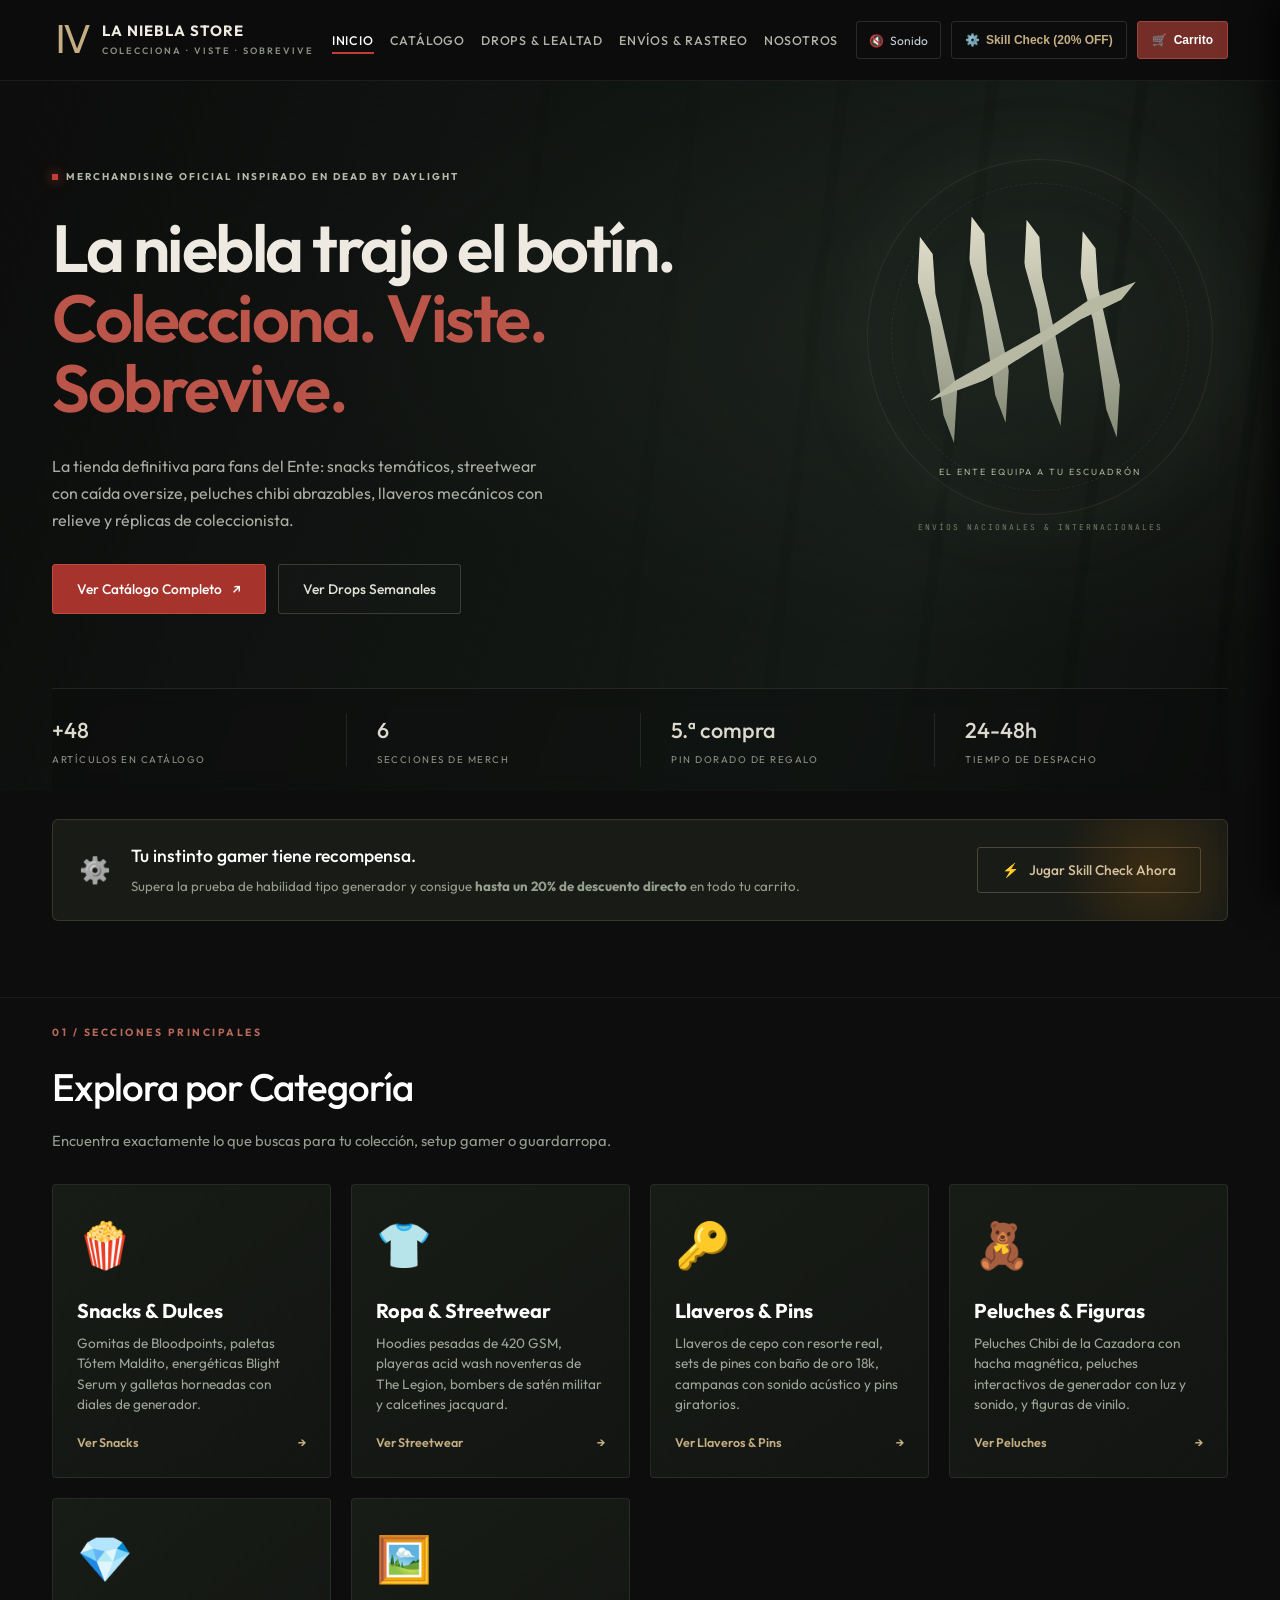
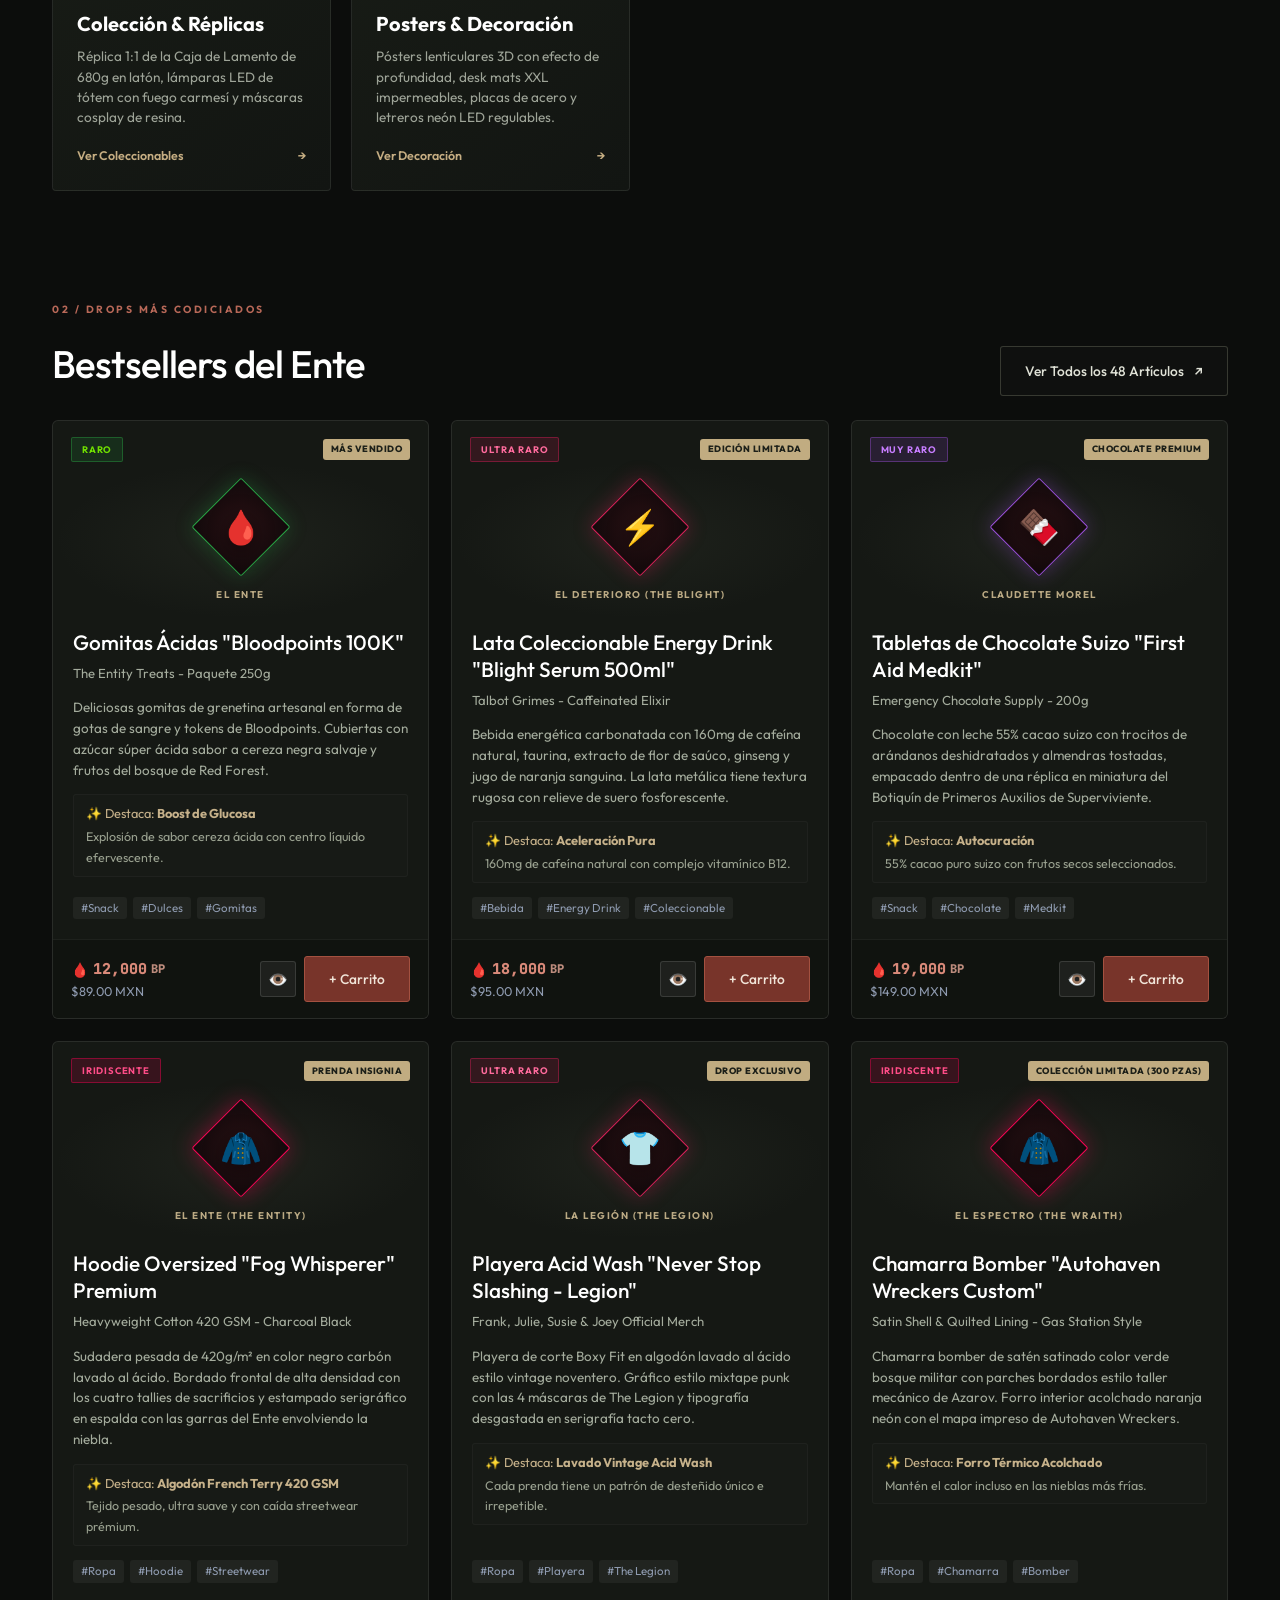
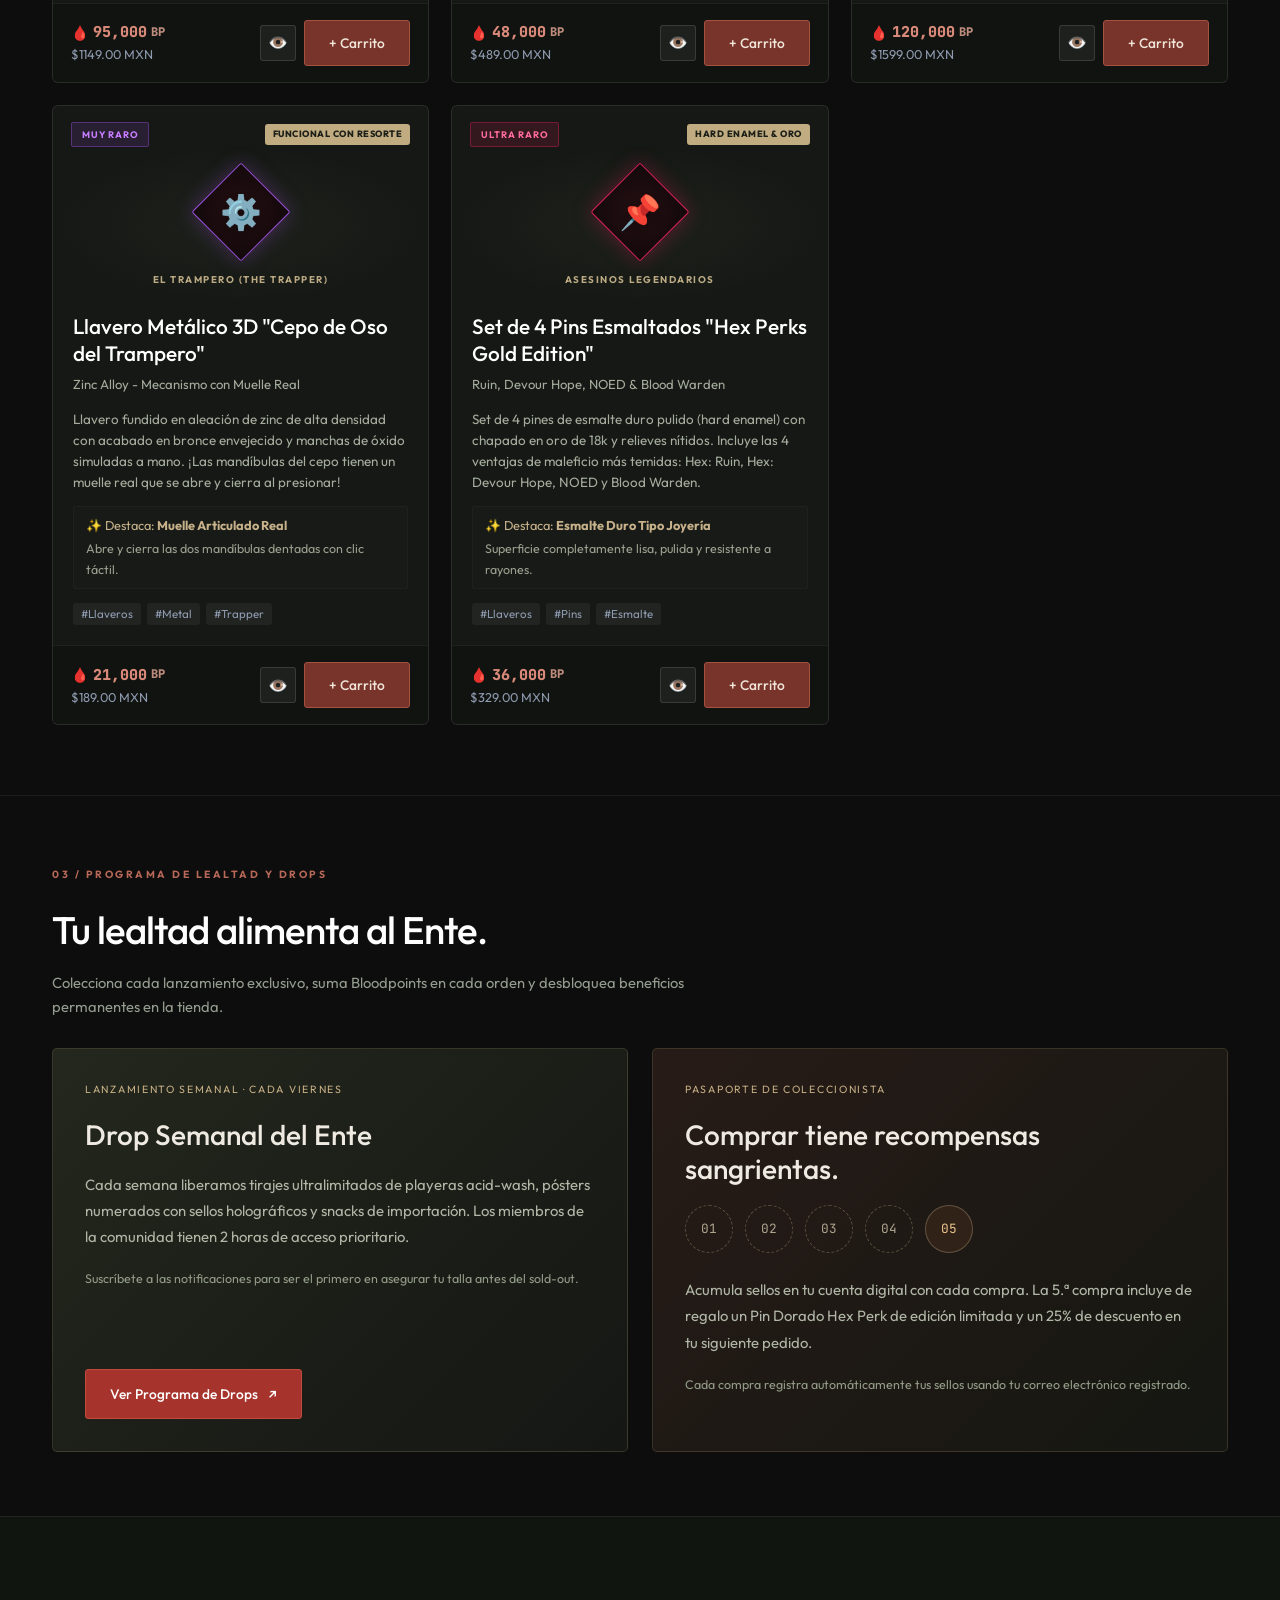
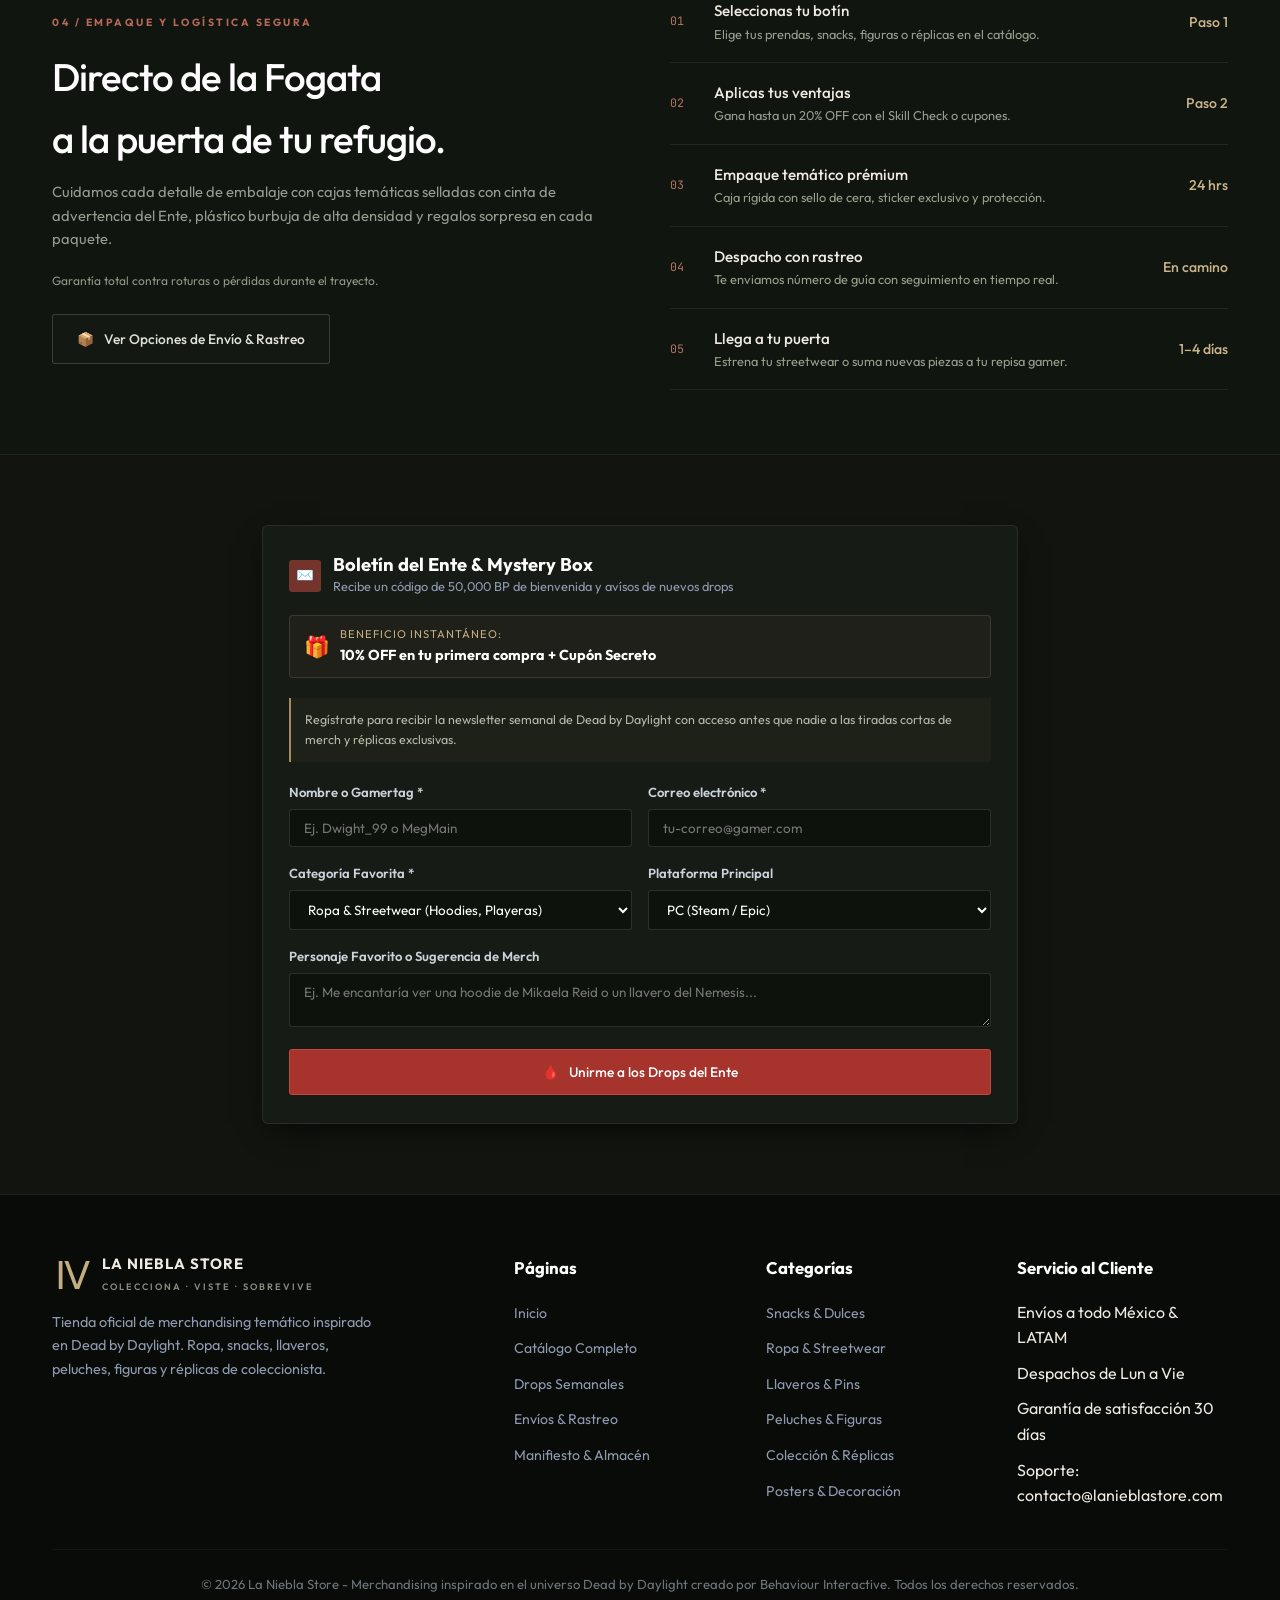
==== index.html @ c44d2787 "dbd" ====
<!DOCTYPE html>
<html lang="es">
<head>
  <meta charset="UTF-8">
  <meta name="viewport" content="width=device-width, initial-scale=1.0">
  <title>La Niebla Store | Tienda Oficial de Merchandising Dead by Daylight</title>
  <meta name="description" content="Colecciona, viste, sobrevive. La Niebla Store: snacks temáticos, ropa y streetwear, llaveros metálicos, peluches Chibi, réplicas y coleccionables de Dead by Daylight.">
  <meta name="keywords" content="Dead by Daylight, Tienda DBD, Merch DBD, Ropa Dead by Daylight, Peluches DBD, Llaveros DBD, Snacks DBD, Bloodpoints, The Entity">
  
  <!-- Stylesheets -->
  <link rel="stylesheet" href="styles/main.css">
  <link rel="stylesheet" href="styles/components.css">
  <link rel="stylesheet" href="styles/animations.css">
  <link rel="stylesheet" href="styles/theme.css">
  <link rel="icon" href="data:image/svg+xml,<svg xmlns=%22http://www.w3.org/2000/svg%22 viewBox=%220 0 100 100%22><text y=%22.9em%22 font-size=%2290%22>🩸</text></svg>">
</head>
<body>

  <!-- Ambient Fog & Campfire Embers Simulation Canvas -->
  <canvas id="fogCanvas"></canvas>

  <div class="app-wrapper">

    <!-- SITE HEADER -->
    <header class="site-header">
      <div class="container nav-content">
        <a href="index.html" class="brand-logo" id="brandLogo">
          <div class="brand-icon-wrap">
            <span>🩸</span>
          </div>
          <div class="brand-text-block">
            <span class="brand-title">LA NIEBLA STORE</span>
            <span class="brand-subtitle">Colecciona · Viste · Sobrevive</span>
          </div>
        </a>

        <nav>
          <ul class="nav-links" id="navLinks">
            <li><a href="index.html" class="active">Inicio</a></li>
            <li><a href="catalogo.html">Catálogo</a></li>
            <li><a href="drops.html">Drops & Lealtad</a></li>
            <li><a href="envios.html">Envíos & Rastreo</a></li>
            <li><a href="nosotros.html">Nosotros</a></li>
          </ul>
        </nav>

        <div class="nav-actions">
          <!-- Audio Ambience Toggle -->
          <button class="btn-audio-toggle" id="audioToggleBtn" title="Activar/Desactivar sonido ambiental de la fogata">
            <span class="audio-icon">🔇</span>
            <span class="audio-text">Sonido</span>
          </button>

          <!-- Skill Check Minigame Trigger -->
          <button class="btn-skillcheck-header open-skillcheck-trigger" title="Jugar prueba de habilidad para ganar hasta un 20% de descuento">
            <span>⚙️</span>
            <span class="btn-text">Skill Check (20% OFF)</span>
          </button>

          <!-- Cart Toggle -->
          <button class="btn-cart-toggle" id="cartToggleBtn" aria-label="Ver Carrito de Compras">
            <span>🛒</span>
            <span class="cart-label">Carrito</span>
            <span class="cart-badge" id="cartBadge" style="display: none;">0</span>
          </button>

          <!-- Mobile Toggle -->
          <button class="mobile-nav-toggle" id="mobileNavToggle" aria-label="Abrir menú de navegación">
            ☰
          </button>
        </div>
      </div>
    </header>

    <!-- MOBILE NAVIGATION DRAWER -->
    <div class="mobile-nav-overlay" id="mobileNavOverlay">
      <div class="mobile-nav-drawer" id="mobileNavDrawer">
        <div class="mobile-drawer-header">
          <div class="brand-logo">
            <div class="brand-icon-wrap" style="width:34px; height:34px; font-size:16px;">
              <span>🩸</span>
            </div>
            <span class="brand-title" style="font-size:1rem;">LA NIEBLA STORE</span>
          </div>
          <button class="mobile-drawer-close" id="mobileDrawerClose" aria-label="Cerrar menú">&times;</button>
        </div>
        <ul class="mobile-nav-links-list">
          <li><a href="index.html" class="mobile-nav-link active"><span>🏠</span> Inicio</a></li>
          <li><a href="catalogo.html" class="mobile-nav-link"><span>🛍️</span> Catálogo Completo</a></li>
          <li><a href="catalogo.html?cat=snacks" class="mobile-nav-link"><span>🍿</span> Snacks & Dulces</a></li>
          <li><a href="catalogo.html?cat=ropa" class="mobile-nav-link"><span>👕</span> Ropa & Streetwear</a></li>
          <li><a href="catalogo.html?cat=llaveros" class="mobile-nav-link"><span>🔑</span> Llaveros & Pins</a></li>
          <li><a href="catalogo.html?cat=peluches" class="mobile-nav-link"><span>🧸</span> Peluches & Figuras</a></li>
          <li><a href="catalogo.html?cat=coleccion" class="mobile-nav-link"><span>💎</span> Coleccionables & Réplicas</a></li>
          <li><a href="catalogo.html?cat=posters" class="mobile-nav-link"><span>🖼️</span> Posters & Decoración</a></li>
          <li><a href="drops.html" class="mobile-nav-link"><span>🎁</span> Drops & Lealtad</a></li>
          <li><a href="envios.html" class="mobile-nav-link"><span>📦</span> Envíos & Rastreo</a></li>
          <li><a href="nosotros.html" class="mobile-nav-link"><span>🕯️</span> Manifiesto y Almacén</a></li>
          <li><a href="#" class="mobile-nav-link open-skillcheck-trigger"><span>⚙️</span> Probar Skill Check (20% OFF)</a></li>
        </ul>
      </div>
    </div>

    <main>
      <!-- HERO BANNER -->
      <section class="hero-section">
        <div class="container hero-banner">
          <div class="hero-badge-top">
            <span class="status-ember" aria-hidden="true"></span> MERCHANDISING OFICIAL INSPIRADO EN DEAD BY DAYLIGHT
          </div>

          <h1 class="hero-title">
            La niebla trajo el botín.<br> <span class="title-accent">Colecciona. Viste. Sobrevive.</span>
          </h1>

          <p class="hero-subtitle">
            La tienda definitiva para fans del Ente: snacks temáticos, streetwear con caída oversize, peluches chibi abrazables, llaveros mecánicos con relieve y réplicas de coleccionista.
          </p>

          <div class="hero-cta-group">
            <a href="catalogo.html" class="btn-dbd btn-killer">
              <span class="btn-text">Ver Catálogo Completo</span><span aria-hidden="true">↗</span>
            </a>
            <a href="drops.html" class="btn-dbd btn-survivor">
              <span class="btn-text">Ver Drops Semanales</span>
            </a>
          </div>

          <div class="entity-art" aria-hidden="true">
            <div class="entity-orbit"></div>
            <div class="entity-tally"><i></i><i></i><i></i><i></i><i></i></div>
            <span class="art-caption">EL ENTE EQUIPA A TU ESCUADRÓN</span>
            <span class="art-coordinate">ENVÍOS NACIONALES & INTERNACIONALES</span>
          </div>

          <!-- Quick Stats Bar -->
          <div class="hero-stats-strip">
            <div class="stat-item">
              <span class="stat-num red">+48</span>
              <span class="stat-lbl">Artículos en Catálogo</span>
            </div>
            <div class="stat-item">
              <span class="stat-num amber">6</span>
              <span class="stat-lbl">Secciones de Merch</span>
            </div>
            <div class="stat-item">
              <span class="stat-num purple">5.ª compra</span>
              <span class="stat-lbl">Pin Dorado de Regalo</span>
            </div>
            <div class="stat-item">
              <span class="stat-num green">24-48h</span>
              <span class="stat-lbl">Tiempo de Despacho</span>
            </div>
          </div>
        </div>
      </section>

      <!-- SKILL CHECK PROMO BANNER -->
      <div class="container">
        <aside class="skillcheck-promo-banner">
          <div class="promo-left">
            <span class="promo-gear-icon">⚙️</span>
            <div class="promo-text">
              <h3>Tu instinto gamer tiene recompensa.</h3>
              <p>Supera la prueba de habilidad tipo generador y consigue <strong>hasta un 20% de descuento directo</strong> en todo tu carrito.</p>
            </div>
          </div>
          <button class="btn-dbd btn-killer open-skillcheck-trigger" id="heroSkillCheckBtn">
            <span>⚡</span>
            <span class="btn-text">Jugar Skill Check Ahora</span>
          </button>
        </aside>
      </div>

      <!-- CATEGORY SHOWCASE SECTION -->
      <section class="business-section" style="padding-top: 20px;">
        <div class="container">
          <header class="section-header">
            <span class="section-tag">01 / SECCIONES PRINCIPALES</span>
            <h2 class="section-title">Explora por Categoría</h2>
            <p class="section-desc">Encuentra exactamente lo que buscas para tu colección, setup gamer o guardarropa.</p>
          </header>

          <div class="category-showcase-grid">
            <!-- 1. Snacks -->
            <a href="catalogo.html?cat=snacks" class="category-card">
              <span class="category-card-icon">🍿</span>
              <h3 class="category-card-title">Snacks & Dulces</h3>
              <p class="category-card-desc">Gomitas de Bloodpoints, paletas Tótem Maldito, energéticas Blight Serum y galletas horneadas con diales de generador.</p>
              <div class="category-card-footer">
                <span>Ver Snacks</span>
                <span class="arrow">→</span>
              </div>
            </a>

            <!-- 2. Ropa -->
            <a href="catalogo.html?cat=ropa" class="category-card">
              <span class="category-card-icon">👕</span>
              <h3 class="category-card-title">Ropa & Streetwear</h3>
              <p class="category-card-desc">Hoodies pesadas de 420 GSM, playeras acid wash noventeras de The Legion, bombers de satén militar y calcetines jacquard.</p>
              <div class="category-card-footer">
                <span>Ver Streetwear</span>
                <span class="arrow">→</span>
              </div>
            </a>

            <!-- 3. Llaveros -->
            <a href="catalogo.html?cat=llaveros" class="category-card">
              <span class="category-card-icon">🔑</span>
              <h3 class="category-card-title">Llaveros & Pins</h3>
              <p class="category-card-desc">Llaveros de cepo con resorte real, sets de pines con baño de oro 18k, campanas con sonido acústico y pins giratorios.</p>
              <div class="category-card-footer">
                <span>Ver Llaveros & Pins</span>
                <span class="arrow">→</span>
              </div>
            </a>

            <!-- 4. Peluches -->
            <a href="catalogo.html?cat=peluches" class="category-card">
              <span class="category-card-icon">🧸</span>
              <h3 class="category-card-title">Peluches & Figuras</h3>
              <p class="category-card-desc">Peluches Chibi de la Cazadora con hacha magnética, peluches interactivos de generador con luz y sonido, y figuras de vinilo.</p>
              <div class="category-card-footer">
                <span>Ver Peluches</span>
                <span class="arrow">→</span>
              </div>
            </a>

            <!-- 5. Coleccionables -->
            <a href="catalogo.html?cat=coleccion" class="category-card">
              <span class="category-card-icon">💎</span>
              <h3 class="category-card-title">Colección & Réplicas</h3>
              <p class="category-card-desc">Réplica 1:1 de la Caja de Lamento de 680g en latón, lámparas LED de tótem con fuego carmesí y máscaras cosplay de resina.</p>
              <div class="category-card-footer">
                <span>Ver Coleccionables</span>
                <span class="arrow">→</span>
              </div>
            </a>

            <!-- 6. Posters -->
            <a href="catalogo.html?cat=posters" class="category-card">
              <span class="category-card-icon">🖼️</span>
              <h3 class="category-card-title">Posters & Decoración</h3>
              <p class="category-card-desc">Pósters lenticulares 3D con efecto de profundidad, desk mats XXL impermeables, placas de acero y letreros neón LED regulables.</p>
              <div class="category-card-footer">
                <span>Ver Decoración</span>
                <span class="arrow">→</span>
              </div>
            </a>
          </div>
        </div>
      </section>

      <!-- FEATURED DROPS / BESTSELLERS SECTION -->
      <section class="menu-section" id="destacados" style="padding-top: 40px;">
        <div class="container">
          <div style="display: flex; justify-content: space-between; align-items: flex-end; margin-bottom: 24px; flex-wrap: wrap; gap: 14px;">
            <div>
              <span class="section-tag">02 / DROPS MÁS CODICIADOS</span>
              <h2 class="section-title" style="margin-bottom: 0;">Bestsellers del Ente</h2>
            </div>
            <a href="catalogo.html" class="btn-dbd btn-survivor">
              Ver Todos los 48 Artículos <span>↗</span>
            </a>
          </div>

          <!-- Featured Items Grid Rendered Dynamically via app.js -->
          <div class="menu-grid" id="featuredHomeGrid">
            <!-- Injected via DBDApp.renderFeaturedHome() -->
          </div>
        </div>
      </section>

      <!-- DROPS PREVIEW / COMMUNITY CARD -->
      <section class="business-section" aria-labelledby="communityTitle">
        <div class="container">
          <header class="section-header">
            <span class="section-tag">03 / PROGRAMA DE LEALTAD Y DROPS</span>
            <h2 class="section-title" id="communityTitle">Tu lealtad alimenta al Ente.</h2>
            <p class="section-desc">Colecciona cada lanzamiento exclusivo, suma Bloodpoints en cada orden y desbloquea beneficios permanentes en la tienda.</p>
          </header>
          <div class="benefits-grid">
            <article class="benefit-card">
              <span class="benefit-kicker">LANZAMIENTO SEMANAL · CADA VIERNES</span>
              <h3>Drop Semanal del Ente</h3>
              <p>Cada semana liberamos tirajes ultralimitados de playeras acid-wash, pósters numerados con sellos holográficos y snacks de importación. Los miembros de la comunidad tienen 2 horas de acceso prioritario.</p>
              <p class="benefit-note">Suscríbete a las notificaciones para ser el primero en asegurar tu talla antes del sold-out.</p>
              <a href="drops.html" class="btn-dbd btn-killer">Ver Programa de Drops <span aria-hidden="true">↗</span></a>
            </article>
            <article class="benefit-card passport-card">
              <span class="benefit-kicker">PASAPORTE DE COLECCIONISTA</span>
              <h3>Comprar tiene recompensas sangrientas.</h3>
              <div class="passport-stamps" aria-label="Cinco compras para desbloquear tu recompensa"><span>01</span><span>02</span><span>03</span><span>04</span><span>05</span></div>
              <p>Acumula sellos en tu cuenta digital con cada compra. La 5.ª compra incluye de regalo un Pin Dorado Hex Perk de edición limitada y un 25% de descuento en tu siguiente pedido.</p>
              <p class="benefit-note">Cada compra registra automáticamente tus sellos usando tu correo electrónico registrado.</p>
            </article>
          </div>
        </div>
      </section>

      <!-- SHIPPING & SERVICE PROCESS PREVIEW -->
      <section class="business-section service-section" aria-labelledby="serviceTitle">
        <div class="container service-layout">
          <header class="section-header">
            <span class="section-tag">04 / EMPAQUE Y LOGÍSTICA SEGURA</span>
            <h2 class="section-title" id="serviceTitle">Directo de la Fogata<br>a la puerta de tu refugio.</h2>
            <p class="section-desc">Cuidamos cada detalle de embalaje con cajas temáticas selladas con cinta de advertencia del Ente, plástico burbuja de alta densidad y regalos sorpresa en cada paquete.</p>
            <p class="service-footnote">Garantía total contra roturas o pérdidas durante el trayecto.</p>
            <div style="margin-top: 24px;">
              <a href="envios.html" class="btn-dbd btn-survivor">
                <span>📦</span> Ver Opciones de Envío & Rastreo
              </a>
            </div>
          </header>
          <ol class="service-steps">
            <li><span>01</span><div><h3>Seleccionas tu botín</h3><p>Elige tus prendas, snacks, figuras o réplicas en el catálogo.</p></div><strong>Paso 1</strong></li>
            <li><span>02</span><div><h3>Aplicas tus ventajas</h3><p>Gana hasta un 20% OFF con el Skill Check o cupones.</p></div><strong>Paso 2</strong></li>
            <li><span>03</span><div><h3>Empaque temático prémium</h3><p>Caja rígida con sello de cera, sticker exclusivo y protección.</p></div><strong>24 hrs</strong></li>
            <li><span>04</span><div><h3>Despacho con rastreo</h3><p>Te enviamos número de guía con seguimiento en tiempo real.</p></div><strong>En camino</strong></li>
            <li><span>05</span><div><h3>Llega a tu puerta</h3><p>Estrena tu streetwear o suma nuevas piezas a tu repisa gamer.</p></div><strong>1–4 días</strong></li>
          </ol>
        </div>
      </section>

      <!-- NEWSLETTER / MYSTERY BOX FORM -->
      <section class="reservation-section" id="boletin">
        <div class="container" style="max-width: 820px;">
          <div class="reservation-form-wrap">
            <div class="reservation-col-header">
              <span class="col-step-num">✉️</span>
              <div>
                <h3 class="col-step-title">Boletín del Ente & Mystery Box</h3>
                <p class="col-step-desc">Recibe un código de 50,000 BP de bienvenida y avísos de nuevos drops</p>
              </div>
            </div>

            <div class="active-realm-banner">
              <span class="arb-icon">🎁</span>
              <div class="arb-text">
                <span class="arb-lbl">Beneficio Instantáneo:</span>
                <strong class="arb-name">10% OFF en tu primera compra + Cupón Secreto</strong>
              </div>
            </div>

            <form id="mysteryBoxForm">
              <p class="reservation-notice">Regístrate para recibir la newsletter semanal de Dead by Daylight con acceso antes que nadie a las tiradas cortas de merch y réplicas exclusivas.</p>
              <div class="res-form-grid">
                <div class="form-group">
                  <label for="mysteryName">Nombre o Gamertag *</label>
                  <input type="text" id="mysteryName" class="form-control" placeholder="Ej. Dwight_99 o MegMain" required>
                </div>

                <div class="form-group">
                  <label for="mysteryEmail">Correo electrónico *</label>
                  <input type="email" id="mysteryEmail" class="form-control" placeholder="tu-correo@gamer.com" required>
                </div>

                <div class="form-group">
                  <label for="mysteryInterest">Categoría Favorita *</label>
                  <select id="mysteryInterest" class="form-control" required>
                    <option value="ropa" selected>Ropa & Streetwear (Hoodies, Playeras)</option>
                    <option value="peluches">Peluches & Figuras Chibi</option>
                    <option value="llaveros">Llaveros & Pins Esmaltados</option>
                    <option value="snacks">Snacks & Bebidas Temáticas</option>
                    <option value="coleccion">Réplicas & Coleccionables 1:1</option>
                    <option value="posters">Posters & Decoración Neón</option>
                  </select>
                </div>

                <div class="form-group">
                  <label for="mysteryPlatform">Plataforma Principal</label>
                  <select id="mysteryPlatform" class="form-control">
                    <option value="pc">PC (Steam / Epic)</option>
                    <option value="playstation">PlayStation 5 / PS4</option>
                    <option value="xbox">Xbox Series X/S / One</option>
                    <option value="switch">Nintendo Switch</option>
                  </select>
                </div>

                <div class="form-group full-width">
                  <label for="mysteryNotes">Personaje Favorito o Sugerencia de Merch</label>
                  <textarea id="mysteryNotes" class="form-control" rows="2" placeholder="Ej. Me encantaría ver una hoodie de Mikaela Reid o un llavero del Nemesis..."></textarea>
                </div>
              </div>

              <button type="submit" class="btn-dbd btn-killer btn-submit-res">
                <span>🩸</span>
                <span class="btn-text">Unirme a los Drops del Ente</span>
              </button>
            </form>
          </div>
        </div>
      </section>

    </main>

    <!-- FOOTER -->
    <footer class="site-footer">
      <div class="container">
        <div class="footer-grid">
          <div class="footer-brand">
            <div class="brand-logo">
              <div class="brand-icon-wrap">
                <span>🩸</span>
              </div>
              <div>
                <span class="brand-title">LA NIEBLA STORE</span>
                <span class="brand-subtitle">Colecciona · Viste · Sobrevive</span>
              </div>
            </div>
            <p>
              Tienda oficial de merchandising temático inspirado en Dead by Daylight. Ropa, snacks, llaveros, peluches, figuras y réplicas de coleccionista.
            </p>
          </div>

          <div class="footer-col">
            <h4>Páginas</h4>
            <ul>
              <li><a href="index.html">Inicio</a></li>
              <li><a href="catalogo.html">Catálogo Completo</a></li>
              <li><a href="drops.html">Drops Semanales</a></li>
              <li><a href="envios.html">Envíos & Rastreo</a></li>
              <li><a href="nosotros.html">Manifiesto & Almacén</a></li>
            </ul>
          </div>

          <div class="footer-col">
            <h4>Categorías</h4>
            <ul>
              <li><a href="catalogo.html?cat=snacks">Snacks & Dulces</a></li>
              <li><a href="catalogo.html?cat=ropa">Ropa & Streetwear</a></li>
              <li><a href="catalogo.html?cat=llaveros">Llaveros & Pins</a></li>
              <li><a href="catalogo.html?cat=peluches">Peluches & Figuras</a></li>
              <li><a href="catalogo.html?cat=coleccion">Colección & Réplicas</a></li>
              <li><a href="catalogo.html?cat=posters">Posters & Decoración</a></li>
            </ul>
          </div>

          <div class="footer-col">
            <h4>Servicio al Cliente</h4>
            <ul>
              <li>Envíos a todo México & LATAM</li>
              <li>Despachos de Lun a Vie</li>
              <li>Garantía de satisfacción 30 días</li>
              <li>Soporte: contacto@lanieblastore.com</li>
            </ul>
          </div>
        </div>

        <div class="footer-bottom">
          <p>© 2026 La Niebla Store - Merchandising inspirado en el universo Dead by Daylight creado por Behaviour Interactive. Todos los derechos reservados.</p>
        </div>
      </div>
    </footer>

  </div>

  <!-- ==========================================================================
       MODALS & DRAWERS
       ========================================================================== -->

  <!-- 1. PRODUCT DETAIL MODAL -->
  <div class="modal-backdrop" id="dishDetailModal">
    <div class="modal-card">
      <button class="modal-close" id="modalDishClose" aria-label="Cerrar modal">&times;</button>
      <div class="modal-hero-visual">
        <span class="modal-dish-emoji" id="modalDishIcon">📦</span>
        <span class="rarity-pill" id="modalDishRarity">💎 Iridiscente</span>
      </div>
      <div class="modal-body">
        <h3 class="modal-title" id="modalDishName">Nombre del Producto</h3>
        <div class="modal-sub" id="modalDishSub">Personaje • Subtítulo</div>
        
        <p class="modal-desc" id="modalDishDesc">Descripción completa del producto...</p>

        <blockquote class="modal-lore" id="modalDishLore">"Cita del Ente o personaje..."</blockquote>

        <h4 class="modal-section-title">Especificaciones y Materiales</h4>
        <div class="modal-ingredients-grid" id="modalDishIngredients">
          <!-- Rendered via JS -->
        </div>

        <h4 class="modal-section-title">Características Especiales</h4>
        <div class="modal-perks-list" id="modalDishPerks">
          <!-- Rendered via JS -->
        </div>

        <div class="modal-order-ctrls">
          <div class="form-group">
            <label for="modalDishNotes">Notas especiales para tu pedido (Talla, dedicatoria, etc.):</label>
            <textarea id="modalDishNotes" class="notes-input" placeholder="Ej. Talla L para la hoodie, envolver para regalo gamer, etc..."></textarea>
          </div>

          <div class="modal-action-row">
            <div class="modal-qty-selector">
              <button class="qty-btn" id="modalQtyMinus">-</button>
              <input type="text" id="modalDishQty" class="qty-input" value="1" readonly>
              <button class="qty-btn" id="modalQtyPlus">+</button>
            </div>

            <div class="price-display">
              <div class="bp-price" id="modalDishBP">45,000 BP</div>
              <div class="money-price" id="modalDishMoney">$489.00 MXN</div>
            </div>

            <button class="btn-dbd btn-killer" id="modalAddToCartBtn">
              <span>🛒</span>
              <span class="btn-text">Añadir al Carrito</span>
            </button>
          </div>
        </div>
      </div>
    </div>
  </div>

  <!-- 2. CART DRAWER -->
  <div class="cart-drawer-backdrop" id="cartBackdrop"></div>
  <aside class="cart-drawer" id="cartDrawer" aria-label="Carrito de compras">
    <div class="cart-drawer-header">
      <h3 class="cart-drawer-title">
        <span>🛒</span> Tu Carrito de Botín (<span id="cartItemsCount">0 artículos</span>)
      </h3>
      <button class="cart-close-btn" id="cartCloseBtn" aria-label="Cerrar carrito">&times;</button>
    </div>

    <div class="cart-items-container" id="cartItemsList">
      <!-- Items dynamically injected -->
    </div>

    <div class="cart-empty-state" id="cartEmptyState">
      <span class="cart-empty-icon">🎒</span>
      <h4>Tu carrito está vacío</h4>
      <p>Explora el catálogo y añade snacks, ropa o coleccionables a tu orden.</p>
      <a href="catalogo.html" class="btn-dbd btn-ghost" onclick="window.dbdApp.cart.closeDrawer()">
        <span>🔍</span> Ver Catálogo
      </a>
    </div>

    <div class="cart-drawer-footer" id="cartFooter" style="display: none;">
      <div class="coupon-section">
        <input type="text" id="cartCouponInput" class="coupon-input" placeholder="Código de descuento (ej. HEX:RUIN20)" autocomplete="off">
        <button class="btn-coupon" id="cartApplyCouponBtn">Aplicar</button>
      </div>

      <div class="cart-summary-rows">
        <div class="summary-row">
          <span>Equivalente en Bloodpoints:</span>
          <span id="cartSubtotalBP">0 BP</span>
        </div>
        <div class="summary-row" id="cartDiscountRow" style="display: none; color: #ff9100;">
          <span>Descuento de la Niebla:</span>
          <span id="cartDiscountAmount">-0%</span>
        </div>
        <div class="summary-row total">
          <span>Total a Pagar:</span>
          <span id="cartTotalMoney">$0.00 MXN</span>
        </div>
      </div>

      <button class="btn-dbd btn-killer btn-checkout" id="cartCheckoutBtn">
        <span>🔥</span>
        <span class="btn-text">Proceder al Pago / Ordenar</span>
      </button>
    </div>
  </aside>

  <!-- 3. SKILL CHECK CONTAINER -->
  <div id="skillCheckContainer">
    <!-- Populated by SkillCheckGame -->
  </div>

  <!-- 4. ORDER CONFIRMATION MODAL -->
  <div class="modal-backdrop" id="orderConfirmationModal">
    <div class="modal-card" style="max-width: 520px; text-align: center; padding: 30px;">
      <button class="modal-close" id="orderConfirmationClose">&times;</button>
      <span style="font-size: 3.5rem; display: block; margin-bottom: 12px;">🩸</span>
      <h3 style="font-family: var(--font-display); font-size: 1.4rem; color: #fff; margin-bottom: 6px;">¡Orden Recibida en la Niebla!</h3>
      <p style="color: #8e9aaf; font-size: 0.9rem; margin-bottom: 20px;">Tu pedido ha sido registrado en nuestro almacén. El equipo está preparando tu paquete con sello conmemorativo del Ente.</p>

      <div class="res-ticket">
        <div class="res-ticket-header">
          <span>CÓDIGO DE RASTREO: <strong id="receiptOrderCode">DBD-MERCH-000000</strong></span>
        </div>
        <div id="receiptItemsList" style="margin-bottom: 12px; display: flex; flex-direction: column; gap: 6px; font-size: 0.85rem; color: #c9d1d9;"></div>
        <div style="border-top: 1px dashed rgba(255,255,255,0.1); padding-top: 10px; display: flex; justify-content: space-between; font-weight: 700; color: #ff4d6d;">
          <span>Bloodpoints Acumulados:</span>
          <span id="receiptTotalBP">0 BP</span>
        </div>
        <div style="display: flex; justify-content: space-between; font-weight: 800; font-size: 1.1rem; color: #fff; margin-top: 4px;">
          <span>Total de la Orden:</span>
          <span id="receiptTotalMoney">$0.00 MXN</span>
        </div>
      </div>

      <button class="btn-dbd btn-survivor" style="width: 100%;" onclick="document.getElementById('orderConfirmationModal').classList.remove('active')">
        <span>✅</span> ¡Excelente, a esperar el botín!
      </button>
    </div>
  </div>

  <!-- Main JavaScript App (ES Modules) -->
  <script type="module" src="scripts/app.js"></script>

</body>
</html>
---- styles/main.css ----
/**
 * El Banquete del Ente - Design System & Main Styles
 * Inspired by Dead by Daylight
 */

@import url('https://fonts.googleapis.com/css2?family=Cinzel+Decorative:wght@700;900&family=Outfit:wght@300;400;500;600;700;800&family=Creepster&family=JetBrains+Mono:wght@500;700&display=swap');

:root {
  /* Core DBD Color Palette */
  --bg-darkest: #07080b;
  --bg-dark: #0f1118;
  --bg-card: rgba(18, 22, 32, 0.85);
  --bg-card-hover: rgba(26, 32, 48, 0.95);
  --bg-elevated: #1a1f2c;
  
  /* Entity Carmesí & Blood Accent */
  --entity-red: #ff204e;
  --entity-red-dark: #8c001a;
  --entity-red-glow: rgba(255, 32, 78, 0.45);
  
  /* Campfire Amber / Gold */
  --fire-amber: #ff9100;
  --fire-gold: #ffd000;
  --fire-glow: rgba(255, 145, 0, 0.4);

  /* DBD Rarities */
  --rarity-common: #8e9aaf;
  --rarity-uncommon: #efb810;
  --rarity-rare: #28a745;
  --rarity-very-rare: #9d4edd;
  --rarity-ultra-rare: #e01e5a;
  --rarity-iridescent: #ff0055;
  --rarity-iridescent-glow: rgba(255, 0, 85, 0.6);

  /* Typography */
  --font-display: 'Cinzel Decorative', serif;
  --font-creepy: 'Creepster', cursive;
  --font-body: 'Outfit', -apple-system, BlinkMacSystemFont, sans-serif;
  --font-mono: 'JetBrains Mono', monospace;

  /* Spacings & Borders */
  --radius-sm: 6px;
  --radius-md: 12px;
  --radius-lg: 20px;
  --radius-pill: 9999px;
  --border-subtle: 1px solid rgba(255, 255, 255, 0.08);
  --border-entity: 1px solid rgba(255, 32, 78, 0.35);

  /* Shadows */
  --shadow-dark: 0 10px 30px -10px rgba(0, 0, 0, 0.8);
  --shadow-red-glow: 0 0 25px rgba(255, 32, 78, 0.35);
  --shadow-amber-glow: 0 0 25px rgba(255, 145, 0, 0.35);
}

/* Reset & Box Sizing */
*, *::before, *::after {
  box-sizing: border-box;
  margin: 0;
  padding: 0;
}

html {
  scroll-behavior: smooth;
  color-scheme: dark;
}

body {
  background-color: var(--bg-darkest);
  color: #e5e9f0;
  font-family: var(--font-body);
  line-height: 1.6;
  min-height: 100vh;
  overflow-x: hidden;
  position: relative;
  background-image: 
    radial-gradient(circle at 50% 0%, rgba(255, 32, 78, 0.09), transparent 50%),
    radial-gradient(circle at 10% 40%, rgba(255, 145, 0, 0.04), transparent 40%),
    radial-gradient(circle at 90% 70%, rgba(157, 78, 221, 0.05), transparent 45%);
  background-attachment: fixed;
}

/* Fog & Ember Canvas */
#fogCanvas {
  position: fixed;
  top: 0;
  left: 0;
  width: 100vw;
  height: 100vh;
  pointer-events: none;
  z-index: 1;
}

/* App Wrapper */
.app-wrapper {
  position: relative;
  z-index: 2;
  display: flex;
  flex-direction: column;
  min-height: 100vh;
}

/* Container */
.container {
  max-width: 1280px;
  margin: 0 auto;
  padding: 0 20px;
  width: 100%;
}

@media (max-width: 480px) {
  .container {
    padding: 0 14px;
  }
}

/* ==========================================================================
   HEADER & NAVBAR
   ========================================================================== */
.site-header {
  position: sticky;
  top: 0;
  z-index: 100;
  background: rgba(7, 8, 11, 0.85);
  backdrop-filter: blur(16px);
  -webkit-backdrop-filter: blur(16px);
  border-bottom: 1px solid rgba(255, 255, 255, 0.08);
  transition: background 0.3s ease, border-color 0.3s ease, padding 0.3s ease;
  padding: 12px 0;
}

.site-header.scrolled {
  background: rgba(7, 8, 11, 0.98);
  border-bottom-color: rgba(255, 32, 78, 0.35);
  padding: 8px 0;
  box-shadow: 0 8px 30px rgba(0, 0, 0, 0.7);
}

.nav-content {
  display: flex;
  align-items: center;
  justify-content: space-between;
  gap: 16px;
}

.brand-logo {
  display: flex;
  align-items: center;
  gap: 10px;
  text-decoration: none;
  color: #ffffff;
  flex-shrink: 0;
}

.brand-icon-wrap {
  width: 40px;
  height: 40px;
  background: linear-gradient(135deg, #1f0b12, #2a0b16);
  border: 1px solid var(--entity-red);
  border-radius: var(--radius-md);
  display: flex;
  align-items: center;
  justify-content: center;
  font-size: 20px;
  box-shadow: 0 0 15px var(--entity-red-glow);
  transform: rotate(-3deg);
  transition: transform 0.3s ease, box-shadow 0.3s ease;
  flex-shrink: 0;
}

.brand-logo:hover .brand-icon-wrap {
  transform: rotate(0deg) scale(1.06);
  box-shadow: 0 0 22px rgba(255, 32, 78, 0.8);
}

.brand-text-block {
  display: flex;
  flex-direction: column;
}

.brand-title {
  font-family: var(--font-display);
  font-size: 1.15rem;
  font-weight: 700;
  letter-spacing: 0.5px;
  background: linear-gradient(90deg, #ffffff, #ffb3c1, #ff204e);
  -webkit-background-clip: text;
  -webkit-text-fill-color: transparent;
  display: block;
  line-height: 1.15;
}

.brand-subtitle {
  font-size: 0.68rem;
  color: var(--fire-amber);
  text-transform: uppercase;
  letter-spacing: 1.8px;
  font-weight: 600;
}

.nav-links {
  display: flex;
  align-items: center;
  gap: 22px;
  list-style: none;
}

.nav-links a {
  color: #c9d1d9;
  text-decoration: none;
  font-size: 0.92rem;
  font-weight: 500;
  transition: color 0.2s ease;
  position: relative;
  white-space: nowrap;
}

.nav-links a:hover {
  color: #ff4d6d;
}

.nav-links a::after {
  content: '';
  position: absolute;
  bottom: -4px;
  left: 0;
  width: 0;
  height: 2px;
  background: var(--entity-red);
  transition: width 0.25s ease;
}

.nav-links a:hover::after {
  width: 100%;
}

.nav-actions {
  display: flex;
  align-items: center;
  gap: 10px;
  flex-shrink: 0;
}

/* Audio Toggle Button */
.btn-audio-toggle {
  background: rgba(255, 255, 255, 0.05);
  border: 1px solid rgba(255, 255, 255, 0.12);
  color: #c9d1d9;
  padding: 7px 12px;
  border-radius: var(--radius-pill);
  font-size: 0.82rem;
  font-family: var(--font-body);
  cursor: pointer;
  display: flex;
  align-items: center;
  gap: 6px;
  transition: all 0.25s ease;
  white-space: nowrap;
}

.btn-audio-toggle:hover {
  background: rgba(255, 255, 255, 0.1);
  color: #fff;
  border-color: rgba(255, 255, 255, 0.25);
}

.btn-audio-toggle.active {
  background: rgba(255, 32, 78, 0.15);
  border-color: var(--entity-red);
  color: #ff6b8b;
  box-shadow: 0 0 15px rgba(255, 32, 78, 0.3);
}

/* Skill Check Trigger in Header */
.btn-skillcheck-header {
  background: linear-gradient(135deg, #241400, #3d2200);
  border: 1px solid var(--fire-amber);
  color: #ffb703;
  padding: 7px 13px;
  border-radius: var(--radius-pill);
  font-size: 0.82rem;
  font-weight: 600;
  cursor: pointer;
  display: flex;
  align-items: center;
  gap: 6px;
  transition: all 0.25s ease;
  white-space: nowrap;
}

.btn-skillcheck-header:hover {
  transform: translateY(-1px);
  box-shadow: 0 0 15px rgba(255, 145, 0, 0.5);
  color: #fff;
}

/* Cart Button */
.btn-cart-toggle {
  position: relative;
  background: linear-gradient(135deg, #1e0f14, #2d0b17);
  border: 1px solid var(--entity-red);
  color: #fff;
  padding: 7px 14px;
  border-radius: var(--radius-pill);
  font-size: 0.85rem;
  font-weight: 600;
  cursor: pointer;
  display: flex;
  align-items: center;
  gap: 7px;
  box-shadow: 0 0 12px var(--entity-red-glow);
  transition: all 0.25s ease;
  white-space: nowrap;
}

.btn-cart-toggle:hover {
  transform: translateY(-1px);
  box-shadow: 0 0 18px rgba(255, 32, 78, 0.8);
}

.cart-badge {
  background: var(--entity-red);
  color: #fff;
  font-size: 0.7rem;
  font-weight: 800;
  min-width: 18px;
  height: 18px;
  padding: 0 4px;
  border-radius: 9px;
  display: inline-flex;
  align-items: center;
  justify-content: center;
}

.mobile-nav-toggle {
  display: none;
  background: rgba(255, 255, 255, 0.06);
  border: 1px solid rgba(255, 255, 255, 0.12);
  color: #fff;
  width: 38px;
  height: 38px;
  border-radius: var(--radius-sm);
  font-size: 1.25rem;
  cursor: pointer;
  display: none;
  align-items: center;
  justify-content: center;
  transition: background 0.2s, border-color 0.2s;
}

.mobile-nav-toggle:hover {
  background: rgba(255, 255, 255, 0.12);
  border-color: var(--entity-red);
}

/* ==========================================================================
   HERO SECTION
   ========================================================================== */
.hero-section {
  padding: 80px 0 60px;
  position: relative;
  overflow: hidden;
  text-align: center;
}

.hero-banner {
  max-width: 900px;
  margin: 0 auto;
  display: flex;
  flex-direction: column;
  align-items: center;
}

.hero-badge-top {
  display: inline-flex;
  align-items: center;
  gap: 8px;
  background: rgba(255, 32, 78, 0.12);
  border: 1px solid rgba(255, 32, 78, 0.4);
  padding: 6px 18px;
  border-radius: var(--radius-pill);
  font-size: 0.85rem;
  color: #ff758f;
  text-transform: uppercase;
  letter-spacing: 2px;
  font-weight: 700;
  margin-bottom: 24px;
  animation: pulse-glow 2.5s infinite alternate;
}

.hero-title {
  font-family: var(--font-display);
  font-size: clamp(2.2rem, 5vw, 4rem);
  font-weight: 900;
  line-height: 1.15;
  margin-bottom: 20px;
  text-shadow: 0 4px 20px rgba(0, 0, 0, 0.8);
}

.hero-title .title-accent {
  background: linear-gradient(135deg, #ff4d6d, #ff204e, #ff8800);
  -webkit-background-clip: text;
  -webkit-text-fill-color: transparent;
  position: relative;
  display: inline-block;
}

.hero-subtitle {
  font-size: clamp(1.05rem, 2vw, 1.25rem);
  color: #b0b8c4;
  max-width: 720px;
  margin-bottom: 36px;
  line-height: 1.7;
}

.hero-cta-group {
  display: flex;
  gap: 16px;
  justify-content: center;
  flex-wrap: wrap;
  margin-bottom: 48px;
}

/* General DBD Buttons */
.btn-dbd {
  position: relative;
  display: inline-flex;
  align-items: center;
  justify-content: center;
  gap: 10px;
  padding: 14px 28px;
  border-radius: var(--radius-md);
  font-family: var(--font-body);
  font-size: 1rem;
  font-weight: 700;
  text-decoration: none;
  cursor: pointer;
  border: none;
  transition: all 0.3s cubic-bezier(0.25, 1, 0.5, 1);
  overflow: hidden;
}

.btn-dbd.btn-killer {
  background: linear-gradient(135deg, #b30024, #ff204e);
  color: #ffffff;
  box-shadow: 0 6px 20px rgba(255, 32, 78, 0.45);
}

.btn-dbd.btn-killer:hover {
  transform: translateY(-3px) scale(1.02);
  box-shadow: 0 10px 30px rgba(255, 32, 78, 0.7);
}

.btn-dbd.btn-survivor {
  background: linear-gradient(135deg, #1b4332, #2d6a4f);
  border: 1px solid #52b788;
  color: #d8f3dc;
  box-shadow: 0 6px 20px rgba(45, 106, 79, 0.4);
}

.btn-dbd.btn-survivor:hover {
  transform: translateY(-3px) scale(1.02);
  box-shadow: 0 10px 30px rgba(82, 183, 136, 0.6);
  color: #ffffff;
}

.btn-dbd.btn-ghost {
  background: rgba(255, 255, 255, 0.05);
  border: 1px solid rgba(255, 255, 255, 0.2);
  color: #ffffff;
}

.btn-dbd.btn-ghost:hover {
  background: rgba(255, 255, 255, 0.12);
  border-color: #ffffff;
  transform: translateY(-2px);
}

/* Hero Stats Strip */
.hero-stats-strip {
  display: grid;
  grid-template-columns: repeat(4, 1fr);
  gap: 20px;
  width: 100%;
  max-width: 960px;
  background: rgba(18, 22, 32, 0.65);
  border: 1px solid rgba(255, 255, 255, 0.08);
  border-radius: var(--radius-lg);
  padding: 24px;
  backdrop-filter: blur(10px);
}

.stat-item {
  display: flex;
  flex-direction: column;
  align-items: center;
  gap: 4px;
}

.stat-num {
  font-family: var(--font-display);
  font-size: 1.8rem;
  font-weight: 700;
  color: #ffffff;
}

.stat-num.red { color: var(--entity-red); }
.stat-num.amber { color: var(--fire-amber); }
.stat-num.purple { color: var(--rarity-very-rare); }
.stat-num.green { color: #52b788; }

.stat-lbl {
  font-size: 0.8rem;
  color: #8e9aaf;
  text-transform: uppercase;
  letter-spacing: 1px;
}

/* ==========================================================================
   MINI BANNER / SKILL CHECK PROMO
   ========================================================================== */
.skillcheck-promo-banner {
  margin: 20px 0 50px;
  background: linear-gradient(135deg, rgba(36, 20, 0, 0.8), rgba(20, 24, 36, 0.85));
  border: 1px solid var(--fire-amber);
  border-radius: var(--radius-lg);
  padding: 28px 36px;
  display: flex;
  align-items: center;
  justify-content: space-between;
  gap: 24px;
  box-shadow: 0 10px 30px rgba(255, 145, 0, 0.15);
  position: relative;
  overflow: hidden;
}

.skillcheck-promo-banner::before {
  content: '';
  position: absolute;
  top: 0;
  right: -50px;
  width: 250px;
  height: 100%;
  background: radial-gradient(circle, rgba(255, 145, 0, 0.15), transparent 70%);
  pointer-events: none;
}

.promo-left {
  display: flex;
  align-items: center;
  gap: 20px;
}

.promo-gear-icon {
  font-size: 3rem;
  animation: spin-slow 12s linear infinite;
  display: inline-block;
}

.promo-text h3 {
  font-family: var(--font-display);
  font-size: 1.4rem;
  color: #fff;
  margin-bottom: 6px;
}

.promo-text p {
  color: #c9d1d9;
  font-size: 0.95rem;
}

/* ==========================================================================
   SECTION COMMON
   ========================================================================== */
.section-header {
  text-align: center;
  max-width: 700px;
  margin: 0 auto 40px;
}

.section-tag {
  display: inline-block;
  font-size: 0.82rem;
  font-weight: 700;
  text-transform: uppercase;
  letter-spacing: 2px;
  color: var(--entity-red);
  margin-bottom: 10px;
}

.section-title {
  font-family: var(--font-display);
  font-size: clamp(1.8rem, 3.5vw, 2.6rem);
  color: #ffffff;
  margin-bottom: 14px;
}

.section-desc {
  font-size: 1rem;
  color: #9aa5b5;
}

/* ==========================================================================
   MENU CONTROLS (TABS & SEARCH)
   ========================================================================== */
.menu-controls {
  display: flex;
  flex-direction: column;
  gap: 20px;
  margin-bottom: 40px;
}

.search-bar-wrap {
  position: relative;
  max-width: 550px;
  margin: 0 auto;
  width: 100%;
}

.search-icon {
  position: absolute;
  left: 18px;
  top: 50%;
  transform: translateY(-50%);
  font-size: 1.1rem;
  color: #6c757d;
  pointer-events: none;
}

.search-input {
  width: 100%;
  background: rgba(18, 22, 32, 0.8);
  border: 1px solid rgba(255, 255, 255, 0.12);
  color: #fff;
  font-family: var(--font-body);
  font-size: 0.95rem;
  padding: 14px 20px 14px 48px;
  border-radius: var(--radius-pill);
  outline: none;
  transition: all 0.3s ease;
}

.search-input:focus {
  border-color: var(--entity-red);
  box-shadow: 0 0 15px rgba(255, 32, 78, 0.3);
  background: rgba(22, 28, 42, 0.95);
}

.category-tabs {
  display: flex;
  justify-content: center;
  flex-wrap: wrap;
  gap: 12px;
}

.filter-tab {
  background: rgba(18, 22, 32, 0.7);
  border: 1px solid rgba(255, 255, 255, 0.08);
  color: #b0b8c4;
  padding: 10px 20px;
  border-radius: var(--radius-pill);
  font-family: var(--font-body);
  font-size: 0.92rem;
  font-weight: 600;
  cursor: pointer;
  display: inline-flex;
  align-items: center;
  gap: 8px;
  transition: all 0.25s ease;
}

.filter-tab:hover {
  color: #fff;
  border-color: rgba(255, 255, 255, 0.25);
  background: rgba(26, 32, 48, 0.9);
}

.filter-tab.active {
  background: linear-gradient(135deg, rgba(255, 32, 78, 0.2), rgba(140, 0, 26, 0.3));
  border-color: var(--entity-red);
  color: #ffffff;
  box-shadow: 0 0 15px rgba(255, 32, 78, 0.35);
}

/* ==========================================================================
   MENU GRID
   ========================================================================== */
.menu-grid {
  display: grid;
  grid-template-columns: repeat(auto-fill, minmax(340px, 1fr));
  gap: 30px;
  margin-bottom: 70px;
}

.menu-empty {
  text-align: center;
  padding: 60px 20px;
  background: rgba(18, 22, 32, 0.5);
  border-radius: var(--radius-lg);
  border: 1px dashed rgba(255, 255, 255, 0.15);
}

.menu-empty .empty-icon {
  font-size: 3.5rem;
  margin-bottom: 16px;
  display: block;
}

/* ==========================================================================
   FOOTER
   ========================================================================== */
.site-footer {
  background: #050608;
  border-top: 1px solid rgba(255, 255, 255, 0.08);
  padding: 60px 0 30px;
  margin-top: 80px;
  position: relative;
  z-index: 10;
}

.footer-grid {
  display: grid;
  grid-template-columns: 2fr 1fr 1fr 1fr;
  gap: 40px;
  margin-bottom: 40px;
}

.footer-brand p {
  color: #8e9aaf;
  font-size: 0.9rem;
  margin-top: 14px;
  max-width: 320px;
}

.footer-col h4 {
  font-family: var(--font-display);
  font-size: 1.05rem;
  color: #fff;
  margin-bottom: 18px;
}

.footer-col ul {
  list-style: none;
  display: flex;
  flex-direction: column;
  gap: 10px;
}

.footer-col a {
  color: #8e9aaf;
  text-decoration: none;
  font-size: 0.88rem;
  transition: color 0.2s;
}

.footer-col a:hover {
  color: var(--entity-red);
}

.footer-bottom {
  border-top: 1px solid rgba(255, 255, 255, 0.05);
  padding-top: 24px;
  text-align: center;
  color: #6c757d;
  font-size: 0.82rem;
}

/* ==========================================================================
   RESPONSIVE QUERIES
   ========================================================================== */
@media (max-width: 1100px) {
  .nav-links {
    gap: 14px;
  }
  .nav-links a {
    font-size: 0.88rem;
  }
  .btn-audio-toggle .audio-text {
    display: none;
  }
}

@media (max-width: 960px) {
  .nav-links {
    display: none;
  }
  .mobile-nav-toggle {
    display: flex;
  }
  .hero-stats-strip {
    grid-template-columns: repeat(2, 1fr);
  }
  .footer-grid {
    grid-template-columns: 1fr 1fr;
  }
  .skillcheck-promo-banner {
    flex-direction: column;
    text-align: center;
  }
  .promo-left {
    flex-direction: column;
  }
}

/* Mobile Nav Drawer Overlay */
.mobile-nav-overlay {
  position: fixed;
  inset: 0;
  background: rgba(0, 0, 0, 0.8);
  backdrop-filter: blur(8px);
  -webkit-backdrop-filter: blur(8px);
  z-index: 1000;
  opacity: 0;
  visibility: hidden;
  transition: opacity 0.3s ease, visibility 0.3s ease;
}

.mobile-nav-overlay.open {
  opacity: 1;
  visibility: visible;
}

.mobile-nav-drawer {
  position: fixed;
  top: 0;
  right: 0;
  width: 290px;
  max-width: 85vw;
  height: 100vh;
  background: #0b0d13;
  border-left: 1px solid rgba(255, 32, 78, 0.3);
  box-shadow: -10px 0 35px rgba(0, 0, 0, 0.9);
  padding: 24px;
  display: flex;
  flex-direction: column;
  z-index: 1001;
  transform: translateX(100%);
  transition: transform 0.35s cubic-bezier(0.2, 0.9, 0.2, 1);
}

.mobile-nav-drawer.open {
  transform: translateX(0);
}

.mobile-drawer-header {
  display: flex;
  align-items: center;
  justify-content: space-between;
  padding-bottom: 20px;
  border-bottom: 1px solid rgba(255, 255, 255, 0.08);
  margin-bottom: 20px;
}

.mobile-drawer-close {
  background: rgba(255, 255, 255, 0.06);
  border: none;
  color: #fff;
  width: 36px;
  height: 36px;
  border-radius: 50%;
  font-size: 1.4rem;
  cursor: pointer;
  display: flex;
  align-items: center;
  justify-content: center;
}

.mobile-nav-links-list {
  display: flex;
  flex-direction: column;
  gap: 12px;
  list-style: none;
}

.mobile-nav-links-list a {
  display: flex;
  align-items: center;
  gap: 12px;
  color: #c9d1d9;
  text-decoration: none;
  font-size: 1.05rem;
  font-weight: 600;
  padding: 12px 14px;
  border-radius: var(--radius-md);
  background: rgba(255, 255, 255, 0.03);
  border: 1px solid rgba(255, 255, 255, 0.05);
  transition: all 0.2s ease;
}

.mobile-nav-links-list a:hover,
.mobile-nav-links-list a:active {
  background: rgba(255, 32, 78, 0.15);
  border-color: var(--entity-red);
  color: #ff6b8b;
  transform: translateX(4px);
}

@media (max-width: 600px) {
  .brand-subtitle {
    display: none;
  }
  .brand-title {
    font-size: 1rem;
  }
  .btn-skillcheck-header .btn-text {
    display: none;
  }
  .btn-cart-toggle .cart-label {
    display: none;
  }
  .btn-cart-toggle {
    padding: 7px 10px;
  }
  .hero-section {
    padding: 50px 0 35px;
  }
  .hero-stats-strip {
    grid-template-columns: 1fr 1fr;
    padding: 16px;
    gap: 14px;
  }
  .stat-num {
    font-size: 1.4rem;
  }
  .footer-grid {
    grid-template-columns: 1fr;
  }
}
---- styles/components.css ----
/**
 * El Banquete del Ente - Components & UI Elements
 * Dead by Daylight Theming
 */

/* ==========================================================================
   MENU CARD COMPONENT
   ========================================================================== */
.menu-card {
  background: var(--bg-card);
  border-radius: var(--radius-lg);
  border: 1px solid rgba(255, 255, 255, 0.08);
  display: flex;
  flex-direction: column;
  overflow: hidden;
  position: relative;
  transition: transform 0.35s cubic-bezier(0.2, 0.8, 0.2, 1), box-shadow 0.35s ease, border-color 0.35s ease;
  backdrop-filter: blur(12px);
  cursor: pointer;
}

.menu-card:hover {
  transform: translateY(-8px);
  background: var(--bg-card-hover);
}

/* Rarity Border Treatments */
.rarity-border-iridescent {
  border-color: rgba(255, 0, 85, 0.4);
}
.menu-card.rarity-border-iridescent:hover {
  border-color: #ff0055;
  box-shadow: 0 12px 35px rgba(255, 0, 85, 0.35);
}

.rarity-border-ultra-rare {
  border-color: rgba(224, 30, 90, 0.35);
}
.menu-card.rarity-border-ultra-rare:hover {
  border-color: #e01e5a;
  box-shadow: 0 12px 35px rgba(224, 30, 90, 0.3);
}

.rarity-border-very-rare {
  border-color: rgba(157, 78, 221, 0.35);
}
.menu-card.rarity-border-very-rare:hover {
  border-color: #9d4edd;
  box-shadow: 0 12px 35px rgba(157, 78, 221, 0.3);
}

.rarity-border-rare {
  border-color: rgba(40, 167, 69, 0.3);
}
.menu-card.rarity-border-rare:hover {
  border-color: #28a745;
  box-shadow: 0 12px 35px rgba(40, 167, 69, 0.25);
}

/* Top bar with Rarity Badge */
.card-top-bar {
  display: flex;
  align-items: center;
  justify-content: space-between;
  padding: 16px 20px 0;
  z-index: 2;
}

.rarity-pill {
  font-size: 0.72rem;
  font-weight: 700;
  text-transform: uppercase;
  letter-spacing: 1px;
  padding: 4px 10px;
  border-radius: var(--radius-pill);
  display: inline-flex;
  align-items: center;
  gap: 4px;
}

.rarity-iridescent {
  background: rgba(255, 0, 85, 0.15);
  color: #ff4d88;
  border: 1px solid rgba(255, 0, 85, 0.4);
}
.rarity-ultra-rare {
  background: rgba(224, 30, 90, 0.15);
  color: #ff6b9d;
  border: 1px solid rgba(224, 30, 90, 0.4);
}
.rarity-very-rare {
  background: rgba(157, 78, 221, 0.15);
  color: #c77dff;
  border: 1px solid rgba(157, 78, 221, 0.4);
}
.rarity-rare {
  background: rgba(40, 167, 69, 0.15);
  color: #70e000;
  border: 1px solid rgba(40, 167, 69, 0.4);
}

.special-badge {
  background: linear-gradient(135deg, #ff9100, #ff5400);
  color: #fff;
  font-size: 0.7rem;
  font-weight: 800;
  padding: 3px 8px;
  border-radius: var(--radius-sm);
  text-transform: uppercase;
  letter-spacing: 0.5px;
  box-shadow: 0 0 10px rgba(255, 145, 0, 0.4);
}

/* Card Visual / Diamond Perk Frame */
.card-visual {
  display: flex;
  flex-direction: column;
  align-items: center;
  padding: 20px 20px 10px;
  position: relative;
}

.perk-diamond-frame {
  width: 90px;
  height: 90px;
  position: relative;
  display: flex;
  align-items: center;
  justify-content: center;
  background: radial-gradient(circle, #25121b, #12090e);
  border: 2px solid var(--entity-red);
  transform: rotate(45deg);
  border-radius: 12px;
  box-shadow: 0 0 20px rgba(255, 32, 78, 0.3);
  transition: transform 0.35s ease, box-shadow 0.35s ease;
}

.card-killer .perk-diamond-frame {
  border-color: #ff204e;
  background: radial-gradient(circle, #330b17, #13070b);
}

.card-survivor .perk-diamond-frame {
  border-color: #2d6a4f;
  background: radial-gradient(circle, #0e291e, #06140e);
  box-shadow: 0 0 20px rgba(45, 106, 79, 0.3);
}

.card-product .perk-diamond-frame {
  border-color: #a44539;
  background: radial-gradient(circle, #2a1114, #12090b);
  box-shadow: 0 0 20px rgba(164, 69, 57, 0.35);
}

.menu-card.rarity-border-iridescent .perk-diamond-frame {
  border-color: #ff0055;
  box-shadow: 0 0 22px rgba(255, 0, 85, 0.4);
}

.menu-card.rarity-border-ultra-rare .perk-diamond-frame {
  border-color: #e01e5a;
  box-shadow: 0 0 20px rgba(224, 30, 90, 0.35);
}

.menu-card.rarity-border-very-rare .perk-diamond-frame {
  border-color: #9d4edd;
  box-shadow: 0 0 20px rgba(157, 78, 221, 0.35);
}

.menu-card.rarity-border-rare .perk-diamond-frame {
  border-color: #28a745;
  box-shadow: 0 0 20px rgba(40, 167, 69, 0.3);
}

.menu-card:hover .perk-diamond-frame {
  transform: rotate(45deg) scale(1.1);
  box-shadow: 0 0 30px rgba(255, 32, 78, 0.6);
}

.dish-emoji {
  transform: rotate(-45deg);
  font-size: 2.6rem;
  display: block;
  filter: drop-shadow(0 4px 10px rgba(0, 0, 0, 0.6));
}

.card-char-name {
  margin-top: 18px;
  font-size: 0.8rem;
  font-weight: 700;
  color: var(--fire-amber);
  text-transform: uppercase;
  letter-spacing: 1.5px;
}

/* Card Body */
.card-body {
  padding: 10px 24px 20px;
  flex: 1;
  display: flex;
  flex-direction: column;
}

.card-titles {
  margin-bottom: 12px;
}

.card-name {
  font-family: var(--font-display);
  font-size: 1.22rem;
  font-weight: 700;
  color: #ffffff;
  line-height: 1.3;
  margin-bottom: 4px;
}

.card-sub {
  font-size: 0.82rem;
  color: #8e9aaf;
}

.card-desc {
  font-size: 0.9rem;
  color: #c9d1d9;
  line-height: 1.55;
  margin-bottom: 14px;
}

.card-lore {
  font-size: 0.82rem;
  font-style: italic;
  color: #b0b8c4;
  border-left: 2px solid var(--entity-red);
  padding-left: 10px;
  margin-bottom: 14px;
  background: rgba(255, 32, 78, 0.05);
  padding-top: 4px;
  padding-bottom: 4px;
  border-radius: 0 var(--radius-sm) var(--radius-sm) 0;
}

.card-perk-snippet {
  background: rgba(15, 17, 24, 0.8);
  border: 1px solid rgba(255, 255, 255, 0.06);
  border-radius: var(--radius-sm);
  padding: 8px 12px;
  margin-bottom: 14px;
  font-size: 0.8rem;
}

.card-perk-snippet .perk-label {
  display: block;
  color: #ff9100;
  margin-bottom: 2px;
}

.card-perk-snippet .perk-snippet-text {
  color: #8e9aaf;
  font-size: 0.78rem;
}

.card-tags-row {
  display: flex;
  align-items: center;
  gap: 6px;
  flex-wrap: wrap;
  margin-top: auto;
}

.mini-tag {
  background: rgba(255, 255, 255, 0.05);
  color: #8e9aaf;
  font-size: 0.72rem;
  padding: 2px 8px;
  border-radius: var(--radius-sm);
}

.spiciness-tag {
  font-size: 0.75rem;
}

/* Card Footer */
.card-footer {
  background: rgba(11, 14, 20, 0.95);
  border-top: 1px solid rgba(255, 255, 255, 0.06);
  padding: 14px 20px;
  display: flex;
  align-items: center;
  justify-content: space-between;
}

.price-container {
  display: flex;
  flex-direction: column;
}

.bp-price {
  display: flex;
  align-items: center;
  gap: 4px;
  color: #ff4d6d;
  font-weight: 800;
  font-size: 1.05rem;
  font-family: var(--font-mono);
}

.bp-icon {
  font-size: 0.9rem;
}

.bp-unit {
  font-size: 0.75rem;
  color: #ff758f;
}

.money-price {
  font-size: 0.8rem;
  color: #8e9aaf;
}

.card-actions {
  display: flex;
  align-items: center;
  gap: 8px;
}

.btn-card-details {
  background: rgba(255, 255, 255, 0.06);
  border: 1px solid rgba(255, 255, 255, 0.12);
  color: #fff;
  width: 36px;
  height: 36px;
  border-radius: var(--radius-sm);
  display: flex;
  align-items: center;
  justify-content: center;
  font-size: 1rem;
  cursor: pointer;
  transition: all 0.2s;
}

.btn-card-details:hover {
  background: rgba(255, 255, 255, 0.15);
  border-color: #fff;
}

.btn-add-dish {
  background: linear-gradient(135deg, #1b0c13, #330b18);
  border: 1px solid var(--entity-red);
  color: #ffffff;
  padding: 8px 16px;
  border-radius: var(--radius-sm);
  font-size: 0.85rem;
  font-weight: 700;
  cursor: pointer;
  transition: all 0.25s ease;
  box-shadow: 0 0 10px rgba(255, 32, 78, 0.25);
}

.btn-add-dish:hover {
  background: var(--entity-red);
  box-shadow: 0 0 18px rgba(255, 32, 78, 0.6);
  transform: scale(1.04);
}

/* ==========================================================================
   CART DRAWER
   ========================================================================== */
.cart-drawer-backdrop {
  position: fixed;
  inset: 0;
  background: rgba(0, 0, 0, 0.75);
  backdrop-filter: blur(6px);
  z-index: 1000;
  opacity: 0;
  visibility: hidden;
  transition: opacity 0.3s ease, visibility 0.3s ease;
}

.cart-drawer-backdrop.active {
  opacity: 1;
  visibility: visible;
}

.cart-drawer {
  position: fixed;
  top: 0;
  right: 0;
  width: 100%;
  max-width: 440px;
  height: 100vh;
  background: #0d0f16;
  border-left: 1px solid rgba(255, 32, 78, 0.3);
  z-index: 1001;
  display: flex;
  flex-direction: column;
  box-shadow: -10px 0 35px rgba(0, 0, 0, 0.8);
  transform: translateX(100%);
  transition: transform 0.35s cubic-bezier(0.2, 0.9, 0.2, 1);
}

.cart-drawer.active {
  transform: translateX(0);
}

.cart-drawer-header {
  padding: 20px 24px;
  background: #090a0f;
  border-bottom: 1px solid rgba(255, 255, 255, 0.08);
  display: flex;
  align-items: center;
  justify-content: space-between;
}

.cart-drawer-title {
  font-family: var(--font-display);
  font-size: 1.15rem;
  color: #fff;
  display: flex;
  align-items: center;
  gap: 10px;
}

.cart-close-btn {
  background: none;
  border: none;
  color: #8e9aaf;
  font-size: 1.8rem;
  cursor: pointer;
  transition: color 0.2s;
  line-height: 1;
}

.cart-close-btn:hover {
  color: var(--entity-red);
}

.cart-items-container {
  flex: 1;
  overflow-y: auto;
  padding: 20px;
  display: flex;
  flex-direction: column;
  gap: 14px;
}

.cart-empty-state {
  margin: auto 0;
  text-align: center;
  display: flex;
  flex-direction: column;
  align-items: center;
  gap: 12px;
  color: #8e9aaf;
}

.cart-empty-icon {
  font-size: 3.5rem;
}

/* Cart Item */
.cart-item {
  background: rgba(18, 22, 32, 0.8);
  border: 1px solid rgba(255, 255, 255, 0.08);
  border-radius: var(--radius-md);
  padding: 12px 14px;
  display: grid;
  grid-template-columns: auto 1fr auto;
  gap: 12px;
  align-items: center;
}

.cart-item-icon {
  font-size: 1.8rem;
  background: rgba(0, 0, 0, 0.3);
  width: 44px;
  height: 44px;
  border-radius: var(--radius-sm);
  display: flex;
  align-items: center;
  justify-content: center;
}

.cart-item-header {
  display: flex;
  align-items: flex-start;
  justify-content: space-between;
}

.cart-item-title {
  font-size: 0.92rem;
  color: #fff;
  font-weight: 600;
}

.cart-item-del {
  background: none;
  border: none;
  color: #6c757d;
  font-size: 1.2rem;
  cursor: pointer;
  transition: color 0.2s;
}

.cart-item-del:hover {
  color: var(--entity-red);
}

.cart-item-char {
  font-size: 0.75rem;
  color: var(--fire-amber);
}

.cart-item-note {
  font-size: 0.75rem;
  color: #9aa5b5;
  font-style: italic;
  margin-top: 2px;
}

.cart-item-pricing {
  display: flex;
  align-items: center;
  gap: 8px;
  margin-top: 4px;
}

.cart-item-pricing .bp-tag {
  font-size: 0.82rem;
  color: #ff4d6d;
  font-weight: 700;
}

.cart-item-pricing .money-tag {
  font-size: 0.78rem;
  color: #8e9aaf;
}

.cart-item-ctrls {
  display: flex;
  align-items: center;
  gap: 6px;
  background: #090a0f;
  padding: 4px;
  border-radius: var(--radius-sm);
  border: 1px solid rgba(255, 255, 255, 0.08);
}

.qty-btn {
  background: none;
  border: none;
  color: #fff;
  width: 24px;
  height: 24px;
  font-weight: 700;
  cursor: pointer;
  border-radius: 4px;
  display: flex;
  align-items: center;
  justify-content: center;
  transition: background 0.2s;
}

.qty-btn:hover {
  background: rgba(255, 255, 255, 0.15);
}

.qty-num {
  font-size: 0.85rem;
  font-weight: 700;
  min-width: 16px;
  text-align: center;
}

/* Cart Footer */
.cart-drawer-footer {
  padding: 20px;
  background: #090a0f;
  border-top: 1px solid rgba(255, 255, 255, 0.08);
}

.coupon-section {
  display: flex;
  gap: 8px;
  margin-bottom: 16px;
}

.coupon-input {
  flex: 1;
  background: #141722;
  border: 1px solid rgba(255, 255, 255, 0.12);
  color: #fff;
  font-family: var(--font-mono);
  font-size: 0.85rem;
  padding: 8px 12px;
  border-radius: var(--radius-sm);
  outline: none;
  text-transform: uppercase;
}

.btn-coupon {
  background: rgba(255, 255, 255, 0.08);
  border: 1px solid rgba(255, 255, 255, 0.2);
  color: #fff;
  font-size: 0.82rem;
  padding: 0 14px;
  border-radius: var(--radius-sm);
  cursor: pointer;
  font-weight: 600;
  transition: background 0.2s;
}

.btn-coupon:hover {
  background: rgba(255, 255, 255, 0.2);
}

.cart-summary-rows {
  display: flex;
  flex-direction: column;
  gap: 8px;
  margin-bottom: 18px;
}

.summary-row {
  display: flex;
  justify-content: space-between;
  font-size: 0.9rem;
  color: #8e9aaf;
}

.summary-row.highlight {
  color: #ff4d6d;
  font-weight: 700;
  font-size: 1.05rem;
}

.summary-row.total {
  border-top: 1px solid rgba(255, 255, 255, 0.08);
  padding-top: 8px;
  color: #fff;
  font-size: 1.15rem;
  font-weight: 800;
}

.btn-checkout {
  width: 100%;
}

/* ==========================================================================
   DISH DETAIL MODAL
   ========================================================================== */
.modal-backdrop {
  position: fixed;
  inset: 0;
  background: rgba(0, 0, 0, 0.85);
  backdrop-filter: blur(8px);
  z-index: 1100;
  display: flex;
  align-items: center;
  justify-content: center;
  padding: 20px;
  opacity: 0;
  visibility: hidden;
  transition: opacity 0.3s ease, visibility 0.3s ease;
}

.modal-backdrop.active {
  opacity: 1;
  visibility: visible;
}

.modal-card {
  background: #11141e;
  border: 1px solid var(--border-entity);
  border-radius: var(--radius-lg);
  max-width: 640px;
  width: 100%;
  max-height: 90vh;
  overflow-y: auto;
  box-shadow: 0 15px 50px rgba(0, 0, 0, 0.9), var(--shadow-red-glow);
  position: relative;
  transform: scale(0.95);
  transition: transform 0.3s cubic-bezier(0.2, 0.8, 0.2, 1);
}

.modal-backdrop.active .modal-card {
  transform: scale(1);
}

.modal-close {
  position: absolute;
  top: 16px;
  right: 18px;
  background: rgba(255, 255, 255, 0.08);
  border: none;
  color: #fff;
  width: 36px;
  height: 36px;
  border-radius: 50%;
  font-size: 1.4rem;
  cursor: pointer;
  display: flex;
  align-items: center;
  justify-content: center;
  transition: background 0.2s;
  z-index: 10;
}

.modal-close:hover {
  background: var(--entity-red);
}

.modal-hero-visual {
  background: radial-gradient(circle, #250912, #0d0e14);
  padding: 36px 20px 24px;
  text-align: center;
  border-bottom: 1px solid rgba(255, 255, 255, 0.08);
}

.modal-dish-emoji {
  font-size: 4.5rem;
  display: block;
  filter: drop-shadow(0 6px 15px rgba(0, 0, 0, 0.8));
  margin-bottom: 12px;
}

.modal-body {
  padding: 24px 28px;
}

.modal-title {
  font-family: var(--font-display);
  font-size: 1.5rem;
  color: #fff;
  margin-top: 10px;
  margin-bottom: 4px;
}

.modal-sub {
  font-size: 0.9rem;
  color: var(--fire-amber);
  margin-bottom: 16px;
}

.modal-desc {
  font-size: 0.95rem;
  color: #c9d1d9;
  line-height: 1.6;
  margin-bottom: 16px;
}

.modal-lore {
  font-size: 0.88rem;
  font-style: italic;
  color: #ff99aa;
  border-left: 3px solid var(--entity-red);
  padding: 8px 14px;
  background: rgba(255, 32, 78, 0.08);
  border-radius: 0 var(--radius-sm) var(--radius-sm) 0;
  margin-bottom: 20px;
}

.modal-section-title {
  font-size: 0.85rem;
  font-weight: 700;
  text-transform: uppercase;
  letter-spacing: 1px;
  color: #8e9aaf;
  margin-bottom: 10px;
}

.modal-ingredients-grid {
  display: flex;
  flex-wrap: wrap;
  gap: 8px;
  margin-bottom: 20px;
}

.ingredient-badge {
  background: rgba(255, 255, 255, 0.05);
  border: 1px solid rgba(255, 255, 255, 0.1);
  padding: 5px 12px;
  border-radius: var(--radius-pill);
  font-size: 0.82rem;
  color: #d1d5db;
}

.modal-perks-list {
  display: flex;
  flex-direction: column;
  gap: 10px;
  margin-bottom: 24px;
}

.modal-perk-card {
  display: flex;
  gap: 12px;
  background: rgba(18, 22, 32, 0.7);
  border: 1px solid rgba(255, 255, 255, 0.08);
  padding: 10px 14px;
  border-radius: var(--radius-md);
}

.perk-mini-icon {
  font-size: 1.2rem;
}

.perk-info strong {
  color: #ff9100;
  font-size: 0.88rem;
  display: block;
}

.perk-info p {
  font-size: 0.82rem;
  color: #8e9aaf;
}

.modal-order-ctrls {
  border-top: 1px solid rgba(255, 255, 255, 0.08);
  padding-top: 20px;
  display: flex;
  flex-direction: column;
  gap: 16px;
}

.notes-input {
  width: 100%;
  background: rgba(18, 22, 32, 0.9);
  border: 1px solid rgba(255, 255, 255, 0.12);
  color: #fff;
  font-family: var(--font-body);
  font-size: 0.88rem;
  padding: 10px 14px;
  border-radius: var(--radius-sm);
  resize: vertical;
  min-height: 60px;
  outline: none;
}

.modal-action-row {
  display: flex;
  align-items: center;
  justify-content: space-between;
  gap: 16px;
}

.modal-qty-selector {
  display: flex;
  align-items: center;
  gap: 8px;
  background: #090a0f;
  padding: 6px 10px;
  border-radius: var(--radius-md);
  border: 1px solid rgba(255, 255, 255, 0.1);
}

.qty-input {
  width: 32px;
  background: none;
  border: none;
  color: #fff;
  font-size: 1rem;
  font-weight: 700;
  text-align: center;
}

/* ==========================================================================
   SKILL CHECK ARENA MODAL (COMPACT & SLEEK)
   ========================================================================== */
.skillcheck-modal-backdrop {
  position: fixed;
  inset: 0;
  background: rgba(0, 0, 0, 0.85);
  backdrop-filter: blur(10px);
  z-index: 1200;
  display: flex;
  align-items: center;
  justify-content: center;
  padding: 16px;
  opacity: 0;
  visibility: hidden;
  transition: opacity 0.3s ease, visibility 0.3s ease;
}

.skillcheck-modal-backdrop.active {
  opacity: 1;
  visibility: visible;
}

.skillcheck-card {
  background: #11141e;
  border: 1px solid var(--fire-amber);
  border-radius: var(--radius-lg);
  max-width: 420px;
  width: 100%;
  padding: 22px 24px 18px;
  box-shadow: 0 16px 50px rgba(0, 0, 0, 0.9), var(--shadow-amber-glow);
  position: relative;
  text-align: center;
  max-height: 94vh;
  overflow-y: auto;
}

.skillcheck-close {
  position: absolute;
  top: 12px;
  right: 14px;
  background: rgba(255, 255, 255, 0.06);
  border: none;
  color: #8e9aaf;
  font-size: 1.5rem;
  cursor: pointer;
  line-height: 1;
  width: 30px;
  height: 30px;
  border-radius: 50%;
  display: flex;
  align-items: center;
  justify-content: center;
  transition: all 0.2s;
}

.skillcheck-close:hover {
  background: var(--entity-red);
  color: #fff;
}

.sc-badge {
  font-size: 0.68rem;
  color: var(--fire-amber);
  font-weight: 800;
  letter-spacing: 1.2px;
}

.sc-title {
  font-family: var(--font-display);
  font-size: 1.18rem;
  color: #fff;
  margin: 4px 0 4px;
  line-height: 1.2;
}

.sc-desc {
  font-size: 0.78rem;
  color: #9aa5b5;
  margin-bottom: 14px;
  line-height: 1.35;
}

.sc-canvas-wrapper {
  position: relative;
  width: 200px;
  height: 200px;
  margin: 0 auto 12px;
  border-radius: 50%;
  background: radial-gradient(circle, #1a1e2b, #090a0f);
  box-shadow: inset 0 0 20px rgba(0, 0, 0, 0.8);
  display: flex;
  align-items: center;
  justify-content: center;
  cursor: pointer;
  transition: box-shadow 0.3s ease;
}

.sc-center-hub {
  position: absolute;
  display: flex;
  flex-direction: column;
  align-items: center;
  justify-content: center;
  pointer-events: none;
}

.sc-hub-icon {
  font-size: 1.5rem;
  animation: spin-slow 8s linear infinite;
}

.sc-prompt-text {
  font-size: 0.65rem;
  font-weight: 800;
  color: #8e9aaf;
  letter-spacing: 0.8px;
  margin-top: 2px;
}

.sc-status-message {
  min-height: 24px;
  font-size: 0.84rem;
  margin-bottom: 10px;
  font-weight: 600;
}

.status-warning { color: #ffb703; }
.status-active { color: #00ffaa; animation: pulse 0.5s infinite; }
.status-success { color: #52b788; font-weight: 700; }
.status-fail { color: #ff204e; font-weight: 700; }

.sc-rewards-bar {
  display: flex;
  justify-content: center;
  gap: 8px;
  margin-bottom: 14px;
}

.sc-stat-pill {
  background: rgba(255, 255, 255, 0.05);
  border: 1px solid rgba(255, 255, 255, 0.08);
  padding: 4px 10px;
  border-radius: var(--radius-pill);
  font-size: 0.74rem;
  display: flex;
  align-items: center;
  gap: 4px;
}

.sc-stat-pill.highlight {
  border-color: rgba(255, 32, 78, 0.4);
  color: #ff4d6d;
}

.sc-stat-pill.gold {
  border-color: rgba(255, 145, 0, 0.4);
  color: #ffd000;
  font-weight: 700;
}

.skillcheck-actions {
  display: flex;
  gap: 8px;
  justify-content: center;
  flex-wrap: wrap;
  margin-bottom: 10px;
}

.skillcheck-actions .btn-dbd {
  padding: 10px 18px;
  font-size: 0.88rem;
}

.sc-hint-footer {
  font-size: 0.72rem;
  color: #6c757d;
  margin-top: 4px;
}

/* ==========================================================================
   RESERVATIONS SECTION (2-COLUMN RESPONSIVE LAYOUT)
   ========================================================================== */
.reservation-section {
  padding: 60px 0 80px;
  position: relative;
  background: linear-gradient(180deg, transparent, rgba(15, 17, 24, 0.85), transparent);
}

.reservation-layout {
  display: grid;
  grid-template-columns: 1fr 1fr;
  gap: 32px;
  align-items: start;
}

.reservation-col-header {
  display: flex;
  align-items: center;
  gap: 12px;
  margin-bottom: 18px;
}

.col-step-num {
  width: 32px;
  height: 32px;
  background: linear-gradient(135deg, #ff204e, #8c001a);
  color: #fff;
  border-radius: 50%;
  display: flex;
  align-items: center;
  justify-content: center;
  font-weight: 800;
  font-size: 0.9rem;
  box-shadow: 0 0 12px rgba(255, 32, 78, 0.5);
  flex-shrink: 0;
}

.col-step-title {
  font-family: var(--font-display);
  font-size: 1.15rem;
  color: #fff;
  line-height: 1.2;
}

.col-step-desc {
  font-size: 0.8rem;
  color: #8e9aaf;
}

/* Realms Cards Grid (Left Column) */
.realms-grid {
  display: grid;
  grid-template-columns: repeat(2, 1fr);
  gap: 14px;
}

.realm-card {
  background: rgba(18, 22, 32, 0.75);
  border: 1px solid rgba(255, 255, 255, 0.08);
  border-radius: var(--radius-md);
  padding: 14px 16px;
  cursor: pointer;
  transition: all 0.25s cubic-bezier(0.2, 0.8, 0.2, 1);
  display: flex;
  flex-direction: column;
  justify-content: space-between;
  position: relative;
  backdrop-filter: blur(8px);
}

.realm-card:hover {
  background: rgba(26, 32, 48, 0.9);
  border-color: rgba(255, 255, 255, 0.22);
  transform: translateY(-2px);
}

.realm-card.selected {
  background: linear-gradient(135deg, rgba(255, 32, 78, 0.16), rgba(20, 24, 36, 0.95));
  border-color: var(--entity-red);
  box-shadow: 0 0 20px var(--entity-red-glow);
}

.realm-card.selected::after {
  content: '✓';
  position: absolute;
  top: 10px;
  right: 12px;
  color: var(--entity-red);
  font-weight: 900;
  font-size: 0.9rem;
}

.realm-card-header {
  display: flex;
  align-items: center;
  gap: 8px;
  margin-bottom: 6px;
}

.realm-card-header h4 {
  font-size: 0.88rem;
  color: #fff;
  font-weight: 700;
  line-height: 1.25;
}

.realm-icon {
  font-size: 1.1rem;
}

.realm-desc {
  font-size: 0.78rem;
  color: #9aa5b5;
  line-height: 1.4;
  margin-bottom: 8px;
}

.realm-cap {
  font-size: 0.72rem;
  color: var(--fire-amber);
  font-weight: 600;
  background: rgba(255, 145, 0, 0.08);
  padding: 2px 8px;
  border-radius: var(--radius-pill);
  display: inline-block;
  align-self: flex-start;
}

/* Reservation Form (Right Column) */
.reservation-form-wrap {
  background: #11141e;
  border: 1px solid rgba(255, 255, 255, 0.08);
  border-radius: var(--radius-lg);
  padding: 28px 26px;
  box-shadow: var(--shadow-dark);
}

.active-realm-banner {
  display: flex;
  align-items: center;
  gap: 10px;
  background: rgba(255, 32, 78, 0.08);
  border: 1px solid rgba(255, 32, 78, 0.25);
  border-radius: var(--radius-md);
  padding: 10px 14px;
  margin-bottom: 20px;
}

.arb-icon {
  font-size: 1.3rem;
}

.arb-text {
  display: flex;
  flex-direction: column;
}

.arb-lbl {
  font-size: 0.7rem;
  text-transform: uppercase;
  letter-spacing: 1px;
  color: var(--fire-amber);
}

.arb-name {
  font-size: 0.9rem;
  color: #ffffff;
}

.res-form-grid {
  display: grid;
  grid-template-columns: 1fr 1fr;
  gap: 16px;
  margin-bottom: 22px;
}

.form-group {
  display: flex;
  flex-direction: column;
  gap: 6px;
}

.form-group.full-width {
  grid-column: span 2;
}

.form-group label {
  font-size: 0.82rem;
  font-weight: 600;
  color: #c9d1d9;
}

.form-control {
  width: 100%;
  background: #161a26;
  border: 1px solid rgba(255, 255, 255, 0.12);
  color: #fff;
  font-family: var(--font-body);
  font-size: 0.9rem;
  padding: 10px 14px;
  border-radius: var(--radius-sm);
  outline: none;
  transition: border-color 0.2s, box-shadow 0.2s;
  box-sizing: border-box;
}

.form-control:focus {
  border-color: var(--entity-red);
  box-shadow: 0 0 12px rgba(255, 32, 78, 0.3);
}

.btn-submit-res {
  width: 100%;
  padding: 13px 20px;
}

/* Receipt Ticket / Confirmation */
.res-ticket {
  background: #090a0f;
  border: 1px dashed rgba(255, 32, 78, 0.4);
  border-radius: var(--radius-md);
  padding: 20px;
  text-align: left;
  margin: 18px 0;
}

.res-ticket-header {
  font-size: 0.78rem;
  font-weight: 800;
  color: var(--entity-red);
  letter-spacing: 1.5px;
  margin-bottom: 12px;
}

.res-ticket p {
  font-size: 0.88rem;
  margin-bottom: 6px;
  color: #c9d1d9;
}

.res-ticket strong {
  color: #fff;
}

.res-quote {
  font-size: 0.8rem;
  font-style: italic;
  color: #8e9aaf;
  border-top: 1px solid rgba(255, 255, 255, 0.08);
  margin-top: 12px;
  padding-top: 10px;
}

/* Toast Notifications */
.toast-container {
  position: fixed;
  bottom: 20px;
  left: 20px;
  z-index: 9999;
  display: flex;
  flex-direction: column;
  gap: 8px;
  pointer-events: none;
  max-width: 90vw;
}

.toast-msg {
  background: #151824;
  border: 1px solid var(--entity-red);
  color: #fff;
  padding: 10px 18px;
  border-radius: var(--radius-md);
  font-size: 0.88rem;
  font-weight: 600;
  display: flex;
  align-items: center;
  gap: 10px;
  box-shadow: 0 8px 25px rgba(0, 0, 0, 0.8), 0 0 15px rgba(255, 32, 78, 0.3);
  animation: slide-up 0.3s ease;
  pointer-events: auto;
}

.toast-msg.toast-error {
  border-color: #ff9100;
  box-shadow: 0 8px 25px rgba(0, 0, 0, 0.8), 0 0 15px rgba(255, 145, 0, 0.3);
}

.toast-msg.fade-out {
  opacity: 0;
  transform: translateY(10px);
  transition: opacity 0.35s ease, transform 0.35s ease;
}

/* Responsive adjustments for Reservations & Modals */
@media (max-width: 992px) {
  .reservation-layout {
    grid-template-columns: 1fr;
    gap: 28px;
  }
}

@media (max-width: 600px) {
  .realms-grid {
    grid-template-columns: 1fr;
    gap: 10px;
  }
  .reservation-form-wrap {
    padding: 20px 16px;
  }
  .res-form-grid {
    grid-template-columns: 1fr;
    gap: 12px;
  }
  .form-group.full-width {
    grid-column: span 1;
  }
  .modal-action-row {
    flex-direction: column;
    align-items: stretch;
  }
}

/* ==========================================================================
   MULTI-PAGE EXTENSIONS & INTERACTIVE SECTIONS
   ========================================================================== */

/* Active Navigation Link */
.nav-links a.active {
  color: #fff;
  border-bottom: 2px solid var(--entity-red);
  padding-bottom: 4px;
}
.mobile-nav-link.active {
  color: #ff4d6d;
  background: rgba(255, 32, 78, 0.1);
  border-radius: var(--radius-sm);
  padding-left: 8px;
}

/* Page Hero Banner for Subpages */
.page-hero-section {
  padding: 120px 0 40px;
  background: radial-gradient(ellipse at 50% 20%, rgba(196, 61, 52, 0.12), transparent 70%),
              linear-gradient(180deg, rgba(12, 13, 12, 0.95), #0c0d0c);
  border-bottom: 1px solid rgba(255, 255, 255, 0.08);
}
.page-breadcrumbs {
  display: flex;
  align-items: center;
  gap: 8px;
  font-size: 0.78rem;
  color: #8e9aaf;
  margin-bottom: 12px;
}
.page-breadcrumbs a {
  color: var(--fire-amber);
  text-decoration: none;
  transition: color 0.2s;
}
.page-breadcrumbs a:hover {
  color: #fff;
}
.page-breadcrumbs .sep {
  opacity: 0.4;
}

/* Home Category Showcase Grid */
.category-showcase-grid {
  display: grid;
  grid-template-columns: repeat(auto-fit, minmax(260px, 1fr));
  gap: 20px;
  margin-top: 32px;
}
.category-card {
  background: linear-gradient(145deg, #181c16, #121512);
  border: 1px solid rgba(255, 255, 255, 0.08);
  border-radius: var(--radius-md);
  padding: 24px;
  display: flex;
  flex-direction: column;
  position: relative;
  overflow: hidden;
  text-decoration: none;
  transition: transform 0.3s ease, border-color 0.3s ease, box-shadow 0.3s ease;
}
.category-card:hover {
  transform: translateY(-6px);
  border-color: #a44539;
  box-shadow: 0 12px 30px rgba(0, 0, 0, 0.5), 0 0 20px rgba(196, 61, 52, 0.2);
}
.category-card-icon {
  font-size: 2.8rem;
  margin-bottom: 14px;
  display: inline-block;
  transition: transform 0.3s ease;
}
.category-card:hover .category-card-icon {
  transform: scale(1.15) rotate(-5deg);
}
.category-card-title {
  font-family: var(--font-display);
  font-size: 1.25rem;
  font-weight: 700;
  color: #ffffff;
  margin-bottom: 6px;
}
.category-card-desc {
  font-size: 0.85rem;
  color: #9ea498;
  line-height: 1.5;
  margin-bottom: 18px;
}
.category-card-footer {
  margin-top: auto;
  display: flex;
  justify-content: space-between;
  align-items: center;
  font-size: 0.78rem;
  font-weight: 600;
  color: var(--fire-amber);
}
.category-card-footer .arrow {
  transition: transform 0.2s ease;
}
.category-card:hover .category-card-footer .arrow {
  transform: translateX(4px);
  color: #ff4d6d;
}

/* Catalog Toolbar & Sorting */
.catalog-toolbar {
  display: flex;
  align-items: center;
  justify-content: space-between;
  gap: 16px;
  flex-wrap: wrap;
  margin: 16px 0 24px;
  padding: 12px 18px;
  background: rgba(18, 20, 18, 0.7);
  border: 1px solid rgba(255, 255, 255, 0.08);
  border-radius: var(--radius-sm);
}
.catalog-count-badge {
  font-size: 0.84rem;
  color: #a9ada3;
  display: flex;
  align-items: center;
  gap: 8px;
}
.catalog-count-badge strong {
  color: #fff;
  font-weight: 700;
}
.catalog-sort-wrap {
  display: flex;
  align-items: center;
  gap: 10px;
}
.catalog-sort-label {
  font-size: 0.78rem;
  color: #8e9aaf;
  text-transform: uppercase;
  letter-spacing: 1px;
}
.catalog-sort-select {
  background: #0e120d;
  color: #eeeae1;
  border: 1px solid rgba(255, 255, 255, 0.15);
  padding: 8px 14px;
  border-radius: var(--radius-sm);
  font-size: 0.82rem;
  cursor: pointer;
  transition: border-color 0.2s;
}
.catalog-sort-select:focus {
  border-color: var(--entity-red);
  outline: none;
}

/* Order Tracking Simulator on envios.html */
.tracking-card {
  background: linear-gradient(145deg, #181c16, #121512);
  border: 1px solid rgba(255, 255, 255, 0.1);
  border-radius: var(--radius-md);
  padding: 30px;
  margin-top: 24px;
}
.tracking-input-row {
  display: flex;
  gap: 12px;
  margin-bottom: 24px;
  flex-wrap: wrap;
}
.tracking-input {
  flex: 1;
  min-width: 240px;
  background: #0c0e0c;
  border: 1px solid rgba(255, 255, 255, 0.16);
  color: #fff;
  padding: 12px 16px;
  border-radius: var(--radius-sm);
  font-family: var(--font-mono);
  font-size: 0.95rem;
  letter-spacing: 1px;
}
.tracking-input:focus {
  border-color: var(--entity-red);
  outline: none;
}
.tracking-result-box {
  background: #0c0e0c;
  border: 1px solid rgba(255, 255, 255, 0.08);
  border-radius: var(--radius-sm);
  padding: 24px;
  margin-top: 16px;
}
.tracking-timeline {
  list-style: none;
  position: relative;
  padding-left: 28px;
  margin-top: 20px;
}
.tracking-timeline::before {
  content: '';
  position: absolute;
  left: 8px;
  top: 6px;
  bottom: 6px;
  width: 2px;
  background: rgba(255, 255, 255, 0.12);
}
.tracking-step {
  position: relative;
  margin-bottom: 24px;
}
.tracking-step:last-child {
  margin-bottom: 0;
}
.tracking-dot {
  position: absolute;
  left: -28px;
  top: 2px;
  width: 18px;
  height: 18px;
  border-radius: 50%;
  background: #2a2e28;
  border: 2px solid #5a6355;
  display: flex;
  align-items: center;
  justify-content: center;
  font-size: 0.55rem;
  color: #fff;
}
.tracking-step.done .tracking-dot {
  background: #2d6a4f;
  border-color: #52b788;
}
.tracking-step.current .tracking-dot {
  background: var(--entity-red);
  border-color: #ff4d6d;
  box-shadow: 0 0 10px rgba(255, 77, 109, 0.6);
  animation: pulse-ember 1.5s infinite;
}
.tracking-step-title {
  font-weight: 600;
  font-size: 0.95rem;
  color: #fff;
}
.tracking-step-desc {
  font-size: 0.82rem;
  color: #929b87;
  margin-top: 2px;
}
.tracking-step-time {
  font-size: 0.72rem;
  color: var(--fire-amber);
  font-family: var(--font-mono);
  margin-top: 4px;
}

/* Passport Interactive on drops.html */
.interactive-stamp {
  cursor: pointer;
  transition: transform 0.2s, background 0.2s, border-color 0.2s;
}
.interactive-stamp:hover {
  transform: scale(1.1);
  border-color: #ff4d6d !important;
  color: #ff4d6d !important;
}
.interactive-stamp.stamped {
  background: rgba(196, 61, 52, 0.3) !important;
  border-color: #ff4d6d !important;
  color: #fff !important;
  box-shadow: 0 0 12px rgba(196, 61, 52, 0.5);
}
---- styles/animations.css ----
/**
 * El Banquete del Ente - Animations & FX
 */

@keyframes pulse-glow {
  0% {
    box-shadow: 0 0 10px rgba(255, 32, 78, 0.2);
    border-color: rgba(255, 32, 78, 0.3);
  }
  100% {
    box-shadow: 0 0 25px rgba(255, 32, 78, 0.7);
    border-color: rgba(255, 32, 78, 0.9);
  }
}

@keyframes spin-slow {
  0% {
    transform: rotate(0deg);
  }
  100% {
    transform: rotate(360deg);
  }
}

@keyframes slide-up {
  0% {
    opacity: 0;
    transform: translateY(20px);
  }
  100% {
    opacity: 1;
    transform: translateY(0);
  }
}

@keyframes explode-shake {
  0% { transform: translate(0, 0) scale(1); }
  15% { transform: translate(-8px, 6px) scale(1.05); }
  30% { transform: translate(8px, -6px) scale(0.98); }
  45% { transform: translate(-6px, -4px) scale(1.02); }
  60% { transform: translate(6px, 4px) scale(0.99); }
  75% { transform: translate(-3px, 2px) scale(1.01); }
  100% { transform: translate(0, 0) scale(1); }
}

.explode-shake {
  animation: explode-shake 0.45s ease-out;
}

@keyframes pulse {
  0%, 100% { opacity: 1; }
  50% { opacity: 0.5; }
}

@keyframes float-slow {
  0%, 100% { transform: translateY(0px); }
  50% { transform: translateY(-8px); }
}

.floating {
  animation: float-slow 4s ease-in-out infinite;
}
---- styles/theme.css ----
/* Atmospheric presentation layer. Plain CSS; existing interactions are preserved. */
:root {
  --bg-darkest: #0c0d0c;
  --bg-dark: #121412;
  --bg-card: #171917;
  --bg-card-hover: #1d201c;
  --entity-red: #c43d34;
  --entity-red-dark: #76251f;
  --entity-red-glow: rgba(164, 45, 34, .15);
  --fire-amber: #c5ad82;
  --font-display: 'Outfit', 'Arial Narrow', sans-serif;
  --radius-sm: 3px;
  --radius-md: 4px;
  --radius-lg: 6px;
  --shadow-red-glow: 0 8px 24px #0003;
  --shadow-amber-glow: 0 8px 24px #0003;
}
body { background: #0c0d0c; color: #eeeae1; }
::selection { background: #92372e; color: white; }
.container { max-width: 1240px; padding-inline: 32px; }
section[id] { scroll-margin-top: 100px; }
:where(a, button, input, select, textarea):focus-visible { outline: 2px solid #dbc59f; outline-offset: 4px; }
#fogCanvas { opacity: .22; }
.site-header, .site-header.scrolled { background: #0c0d0cf2; border-bottom-color: #ffffff12; padding: 20px 0; box-shadow: none; }
.brand-title { background: none; -webkit-text-fill-color: #eeeae1; font-size: .93rem; letter-spacing: 1px; }
.brand-subtitle { color: #898d82; font-size: .58rem; letter-spacing: 2px; margin-top: 5px; }
.brand-icon-wrap { background: transparent; border: 0; box-shadow: none; transform: none; }
.brand-icon-wrap span { font-size: 0; }
.brand-icon-wrap span::after { content: 'Ⅳ'; font: 38px Georgia, serif; color: #c5ad82; }
.nav-links { gap: 16px; flex-wrap: wrap; }
.nav-links a { font-size: .78rem; color: #b0b3a9; text-transform: uppercase; letter-spacing: 0.8px; }
.nav-links a:hover { color: #eeddc2; }
.btn-audio-toggle, .btn-skillcheck-header, .btn-cart-toggle { border-radius: 3px; box-shadow: none; background: transparent; border-color: #ffffff20; font-size: .75rem; min-height: 38px; }
.btn-skillcheck-header { color: #c5ad82; }
.btn-cart-toggle { background: #742e27; border-color: #a44539; }
.hero-section { padding: 88px 0 0; text-align: left; background: radial-gradient(ellipse at 80% 36%, #39423644, transparent 48%), linear-gradient(110deg, #0c0d0c, #141a16 70%, #0c0d0c); }
.hero-section::before { content: ''; position: absolute; inset: 0; opacity: .17; background: repeating-linear-gradient(97deg, transparent 0 91px, #030805 94px 102px, transparent 105px 148px); mask-image: linear-gradient(90deg, transparent 40%, #000); pointer-events: none; }
.hero-banner { max-width: 1240px; align-items: flex-start; position: relative; }
.hero-badge-top { background: none; border: 0; padding: 0; color: #b5b9a9; font-size: .62rem; letter-spacing: 2px; animation: none; margin-bottom: 28px; }
.status-ember { width: 6px; height: 6px; background: #c43d34; box-shadow: 0 0 12px #c43d34; }
.hero-title { font-size: clamp(2.7rem, 5.2vw, 4.6rem); letter-spacing: -2.5px; line-height: 1.05; font-weight: 600; max-width: 760px; position: relative; z-index: 2; text-shadow: none; }
.hero-title .title-accent { background: none; -webkit-text-fill-color: #bc5549; color: #bc5549; }
.hero-subtitle { max-width: 510px; font-size: 1rem; color: #a9ada3; margin-top: 10px; margin-bottom: 30px; }
.hero-cta-group { justify-content: flex-start; gap: 12px; margin-bottom: 74px; z-index: 2; }
.btn-dbd { border-radius: 3px; padding: 13px 24px; font-size: .86rem; font-weight: 500; }
.btn-dbd.btn-killer { background: #a6342c; box-shadow: none; border: 1px solid #c14a3e; }
.btn-dbd.btn-survivor { background: #ffffff04; border-color: #777e6960; box-shadow: none; color: #e0e2d7; }
.btn-dbd.btn-killer:hover, .btn-dbd.btn-survivor:hover { transform: translateY(-2px); background: #84332b; box-shadow: 0 8px 22px #0004; }
.entity-art { position: absolute; width: 350px; height: 360px; right: 45px; top: -12px; pointer-events: none; }
.entity-orbit { position: absolute; inset: 2px; border: 1px solid #aab39a1f; border-radius: 50%; box-shadow: 0 0 90px #9daa8910, inset 0 0 70px #8294710b; }
.entity-orbit::after { content: ''; position: absolute; inset: 23px; border: 1px dashed #aab39a19; border-radius: 50%; }
.entity-tally { position: absolute; inset: 64px 60px 87px; transform: rotate(-8deg); }
.entity-tally i { position: absolute; height: 100%; width: 24px; background: linear-gradient(#dfddc9, #858b78); clip-path: polygon(35% 0, 78% 9%, 66% 28%, 100% 75%, 56% 100%, 29% 86%, 26% 43%, 0 21%); }
.entity-tally i:nth-child(2) { left: 54px; top: -13px; }
.entity-tally i:nth-child(3) { left: 108px; top: -2px; }
.entity-tally i:nth-child(4) { left: 162px; top: 17px; }
.entity-tally i:nth-child(5) { left: 96px; top: 1px; height: 238px; width: 20px; transform: rotate(69deg); background: #b7b9a2; }
.art-caption, .art-coordinate { position: absolute; bottom: 38px; width: 100%; text-align: center; color: #a9af98; font-size: .56rem; letter-spacing: 2px; }
.art-coordinate { bottom: -17px; color: #737c6b; font-family: var(--font-mono); font-size: .5rem; }
.hero-stats-strip { max-width: none; background: #0c0d0c60; border: 0; border-top: 1px solid #ffffff16; border-radius: 0; padding: 24px 0; gap: 0; }
.stat-item { align-items: flex-start; padding-left: 30px; border-left: 1px solid #ffffff16; }
.stat-item:first-child { border: 0; padding-left: 0; }
.stat-num.red, .stat-num.amber, .stat-num.purple, .stat-num.green { color: #ddd9cd; font-size: 1.35rem; font-weight: 500; }
.stat-lbl { color: #8f9488; font-size: .61rem; letter-spacing: 1.5px; }
.skillcheck-promo-banner { margin: 28px 0 76px; padding: 22px 26px; background: #191b16; border-color: #b9a77b30; box-shadow: none; }
.promo-gear-icon { font-size: 1.6rem; filter: grayscale(1); animation: none; }
.promo-text h3 { font-size: 1.1rem; font-weight: 500; }
.promo-text p { font-size: .83rem; color: #969e8e; }
.skillcheck-promo-banner .btn-killer { background: transparent; border-color: #b9a77b50; color: #d6c39e; flex-shrink: 0; }
.section-header { text-align: left; max-width: none; margin-bottom: 30px; }
.section-tag { color: #b86858; font-size: .65rem; letter-spacing: 2.5px; margin-bottom: 16px; }
.section-title { font-size: clamp(2rem, 3vw, 2.8rem); font-weight: 500; letter-spacing: -1px; margin-bottom: 10px; }
.section-desc { max-width: 650px; color: #959c8f; font-size: .92rem; }
.menu-controls { gap: 24px; }
.search-bar-wrap { margin: 0; max-width: 100%; }
.search-input { border-radius: 3px; background: #141713; font-size: .86rem; }
.category-tabs { justify-content: flex-start; gap: 8px; padding-bottom: 20px; border-bottom: 1px solid #ffffff12; }
.filter-tab { border-radius: 3px; background: transparent; font-size: .81rem; padding: 10px 17px; }
.filter-tab.active { background: #85312a; border-color: #a4473b; box-shadow: none; }
.tab-icon { filter: grayscale(.8); }
.menu-grid { gap: 22px; grid-template-columns: repeat(3, minmax(0, 1fr)); }
.menu-card { background: #151814; border-color: #ffffff16; box-shadow: none; }
.menu-card:hover { transform: translateY(-4px); background: #1b1f19; }
.menu-card[class*='rarity-border']:hover { border-color: #a09370; box-shadow: 0 12px 30px #0004; }
.card-top-bar { padding: 16px 18px 0; gap: 6px; }
.rarity-pill { font-size: .59rem; letter-spacing: .8px; border-radius: 2px; }
.gem-icon { display: none; }
.special-badge { background: #c1ac81; color: #1d2019; box-shadow: none; font-size: .57rem; }
.card-visual { padding: 30px 18px 16px; background: radial-gradient(ellipse at center, #76806418, transparent 70%); }
.perk-diamond-frame, .card-killer .perk-diamond-frame, .card-survivor .perk-diamond-frame { width: 70px; height: 70px; border: 1px solid #92876870; border-radius: 2px; background: #25291e; box-shadow: none; }
.menu-card:hover .perk-diamond-frame { box-shadow: none; transform: rotate(45deg) scale(1.04); }
.dish-emoji { font-size: 2.1rem; }
.card-char-name { font-size: .61rem; margin-top: 25px; color: #bbaa84; }
.card-body { padding: 10px 20px 20px; }
.card-name { font-size: 1.3rem; font-weight: 500; }
.card-sub, .card-desc { color: #a4ac9d; }
.card-desc { font-size: .84rem; }
.card-lore { display: none; }
.card-perk-snippet { background: #ffffff03; border-color: #ffffff08; }
.card-perk-snippet .perk-label { color: #c6b18a; }
.card-perk-snippet .perk-snippet-text { color: #99a08f; }
.card-footer { background: #10130f; padding: 16px 18px; gap: 10px; }
.bp-price { color: #d88979; font-size: .94rem; }
.bp-unit { color: #bd8c7d; }
.btn-add-dish { background: #78342a; color: #f0e4d8; border: 1px solid #a45140; box-shadow: none; }
.reservation-section { background: #11140f; border-top: 1px solid #ffffff10; padding: 70px 0; }
.realm-card, .reservation-form-wrap, .modal-card, .skillcheck-card, .cart-drawer, .mobile-nav-drawer { background: #171b15; }
.realm-card.selected { background: #282a1f; border-color: #ad956b; box-shadow: none; }
.col-step-num { background: #74342b; box-shadow: none; border-radius: 3px; }
.form-control { background: #0e120d; font-size: .84rem; }
.active-realm-banner { background: #bba67b0a; border-color: #bba67b30; }
.lore-section { background: radial-gradient(ellipse at center, #242b1e77, transparent 70%); }
.site-footer { margin-top: 0; background: #090b08; }
@media (max-width: 1100px) {
  .entity-art { right: 20px; width: 290px; opacity: .5; }
  .hero-title { font-size: 3.7rem; }
  .hero-subtitle { max-width: 480px; }
  .menu-grid { grid-template-columns: repeat(2, minmax(0, 1fr)); }
}
@media (max-width: 760px) {
  .container { padding-inline: 22px; }
  .entity-art { right: -90px; top: 10px; opacity: .12; }
  .hero-section { padding-top: 55px; }
  .hero-title { font-size: clamp(2.6rem, 8vw, 3.7rem); letter-spacing: -1.5px; }
  .hero-subtitle { max-width: 540px; position: relative; }
  .hero-badge-top { font-size: .53rem; letter-spacing: 1px; }
  .hero-cta-group { margin-bottom: 45px; }
  .hero-stats-strip { grid-template-columns: repeat(2, 1fr); gap: 22px 0; }
  .stat-item:nth-child(3) { border: 0; padding-left: 0; }
  .skillcheck-promo-banner { align-items: flex-start; flex-direction: column; margin-bottom: 52px; padding: 20px; }
  .promo-text h3 { font-size: 1rem; }
  .promo-gear-icon { display: none; }
  .brand-title { font-size: .76rem; max-width: 145px; }
  .nav-actions { gap: 6px; }
  .site-header, .site-header.scrolled { padding: 15px 0; }
  .btn-skillcheck-header { display: none; }
  .category-tabs { flex-wrap: nowrap; overflow-x: auto; padding-bottom: 14px; }
  .filter-tab { flex-shrink: 0; }
}
@media (max-width: 520px) {
  .menu-grid { grid-template-columns: minmax(0, 1fr); }
  .hero-cta-group { width: 100%; gap: 10px; }
  .hero-cta-group .btn-dbd { padding: 12px 16px; font-size: .8rem; }
  .stat-lbl { font-size: .57rem; }
  .nav-content { gap: 6px; }
  .brand-logo { gap: 4px; }
  .brand-icon-wrap { width: 29px; }
  .btn-audio-toggle { padding-inline: 7px; }
  .hero-subtitle { font-size: .93rem; }
}
@media (prefers-reduced-motion: reduce) {
  html { scroll-behavior: auto; }
  *, *::before, *::after { animation-duration: .01ms !important; animation-iteration-count: 1 !important; transition-duration: .01ms !important; }
  #fogCanvas { display: none; }
}

/* Business offering from the restaurant presentation. */
.business-section { padding: 64px 0; border-top: 1px solid #ffffff10; }
.benefits-grid { display: grid; grid-template-columns: 1fr 1fr; gap: 24px; }
.benefit-card { display: flex; flex-direction: column; align-items: flex-start; padding: 32px; background: linear-gradient(135deg, #24271d, #141713); border: 1px solid #a6967038; border-radius: 5px; }
.benefit-kicker { display: block; font-size: .66rem; color: #c6af85; letter-spacing: 1.7px; margin-bottom: 20px; }
.benefit-card h3 { font-weight: 500; font-size: 1.75rem; line-height: 1.2; max-width: 370px; margin-bottom: 20px; }
.benefit-card p, .daypart-grid p { color: #b0b6a6; font-size: .93rem; line-height: 1.75; }
.benefit-card .benefit-note { font-size: .78rem; color: #929b87; margin: 18px 0 24px; }
.benefit-card .btn-dbd { margin-top: auto; }
.passport-card { background: linear-gradient(135deg, #271b17, #151712); }
.passport-stamps { display: flex; gap: 12px; width: 100%; margin: 0 0 24px; }
.passport-stamps span { display: grid; place-items: center; width: 48px; aspect-ratio: 1; border: 1px dashed #ac9c7866; border-radius: 50%; font-family: var(--font-mono); font-size: .8rem; color: #aea58e; }
.passport-stamps span:last-child { border-style: solid; color: #edc491; background: #ad643321; }
.service-section { background: #11150f; }
.service-layout { display: grid; grid-template-columns: 1fr 1fr; gap: 60px; align-items: center; }
.service-layout .section-header { margin: 0; }
.service-footnote { margin-top: 20px; color: #8e9887; font-size: .75rem; }
.service-steps { list-style: none; }
.service-steps li { display: grid; grid-template-columns: 28px 1fr auto; align-items: center; gap: 16px; padding: 18px 0; border-bottom: 1px solid #ffffff12; }
.service-steps li > span { color: #b17461; font-family: var(--font-mono); font-size: .73rem; }
.service-steps h3 { font-size: .95rem; font-weight: 500; }
.service-steps p { font-size: .8rem; color: #949f8b; }
.service-steps strong { font-weight: 500; color: #c9b38a; font-size: .88rem; white-space: nowrap; }
.schedule-heading { display: flex; justify-content: space-between; gap: 30px; align-items: flex-end; }
.opening-hours { font-size: .83rem; min-width: 260px; padding-bottom: 14px; }
.opening-hours strong, .opening-hours span { display: block; }
.opening-hours strong { color: #cbb792; font-weight: 500; }
.opening-hours span { color: #929b89; font-size: .75rem; margin-top: 6px; }
.daypart-grid { display: grid; grid-template-columns: repeat(3, 1fr); gap: 22px; }
.daypart-grid article { padding: 26px; border: 1px solid #ffffff18; border-top: 2px solid #885546; background: #151813; }
.daypart-grid h3 { font-size: 1.22rem; font-weight: 500; margin-bottom: 10px; }
.daypart-grid .benefit-kicker { margin-bottom: 14px; }
.reservation-notice { padding: 12px 14px; border-left: 2px solid #a48b61; background: #c3a8710a; color: #b1b8a6; font-size: .78rem; margin-bottom: 20px; }
@media (max-width: 1000px) {
  .service-layout { gap: 30px; }
  .schedule-heading { display: block; }
  .daypart-grid { gap: 12px; }
  .daypart-grid article { padding: 20px; }
}
@media (max-width: 700px) {
  .business-section { padding: 46px 0; }
  .benefits-grid, .service-layout, .daypart-grid { grid-template-columns: 1fr; }
  .benefit-card { padding: 24px; }
  .benefit-card h3 { font-size: 1.5rem; }
  .passport-stamps { gap: 9px; }
  .passport-stamps span { width: 42px; }
  .opening-hours { min-width: 0; margin-top: 20px; }
}
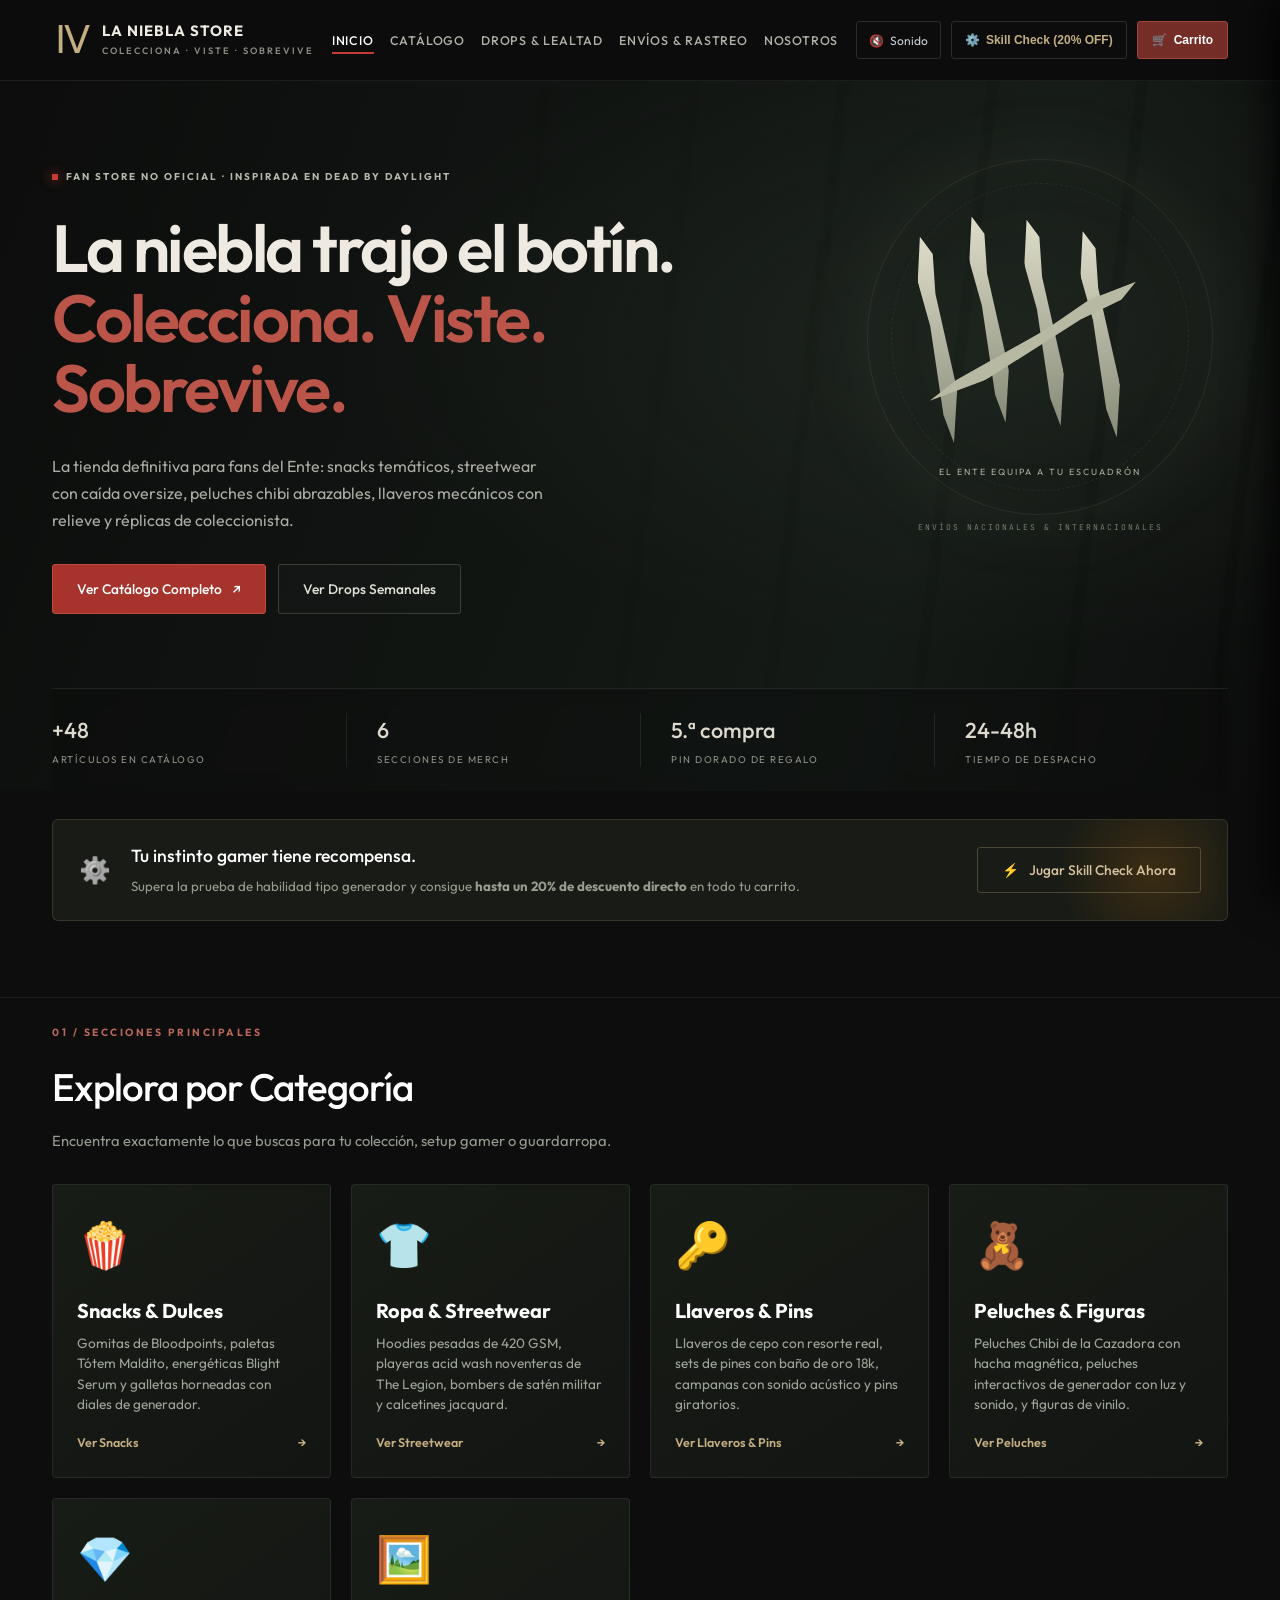
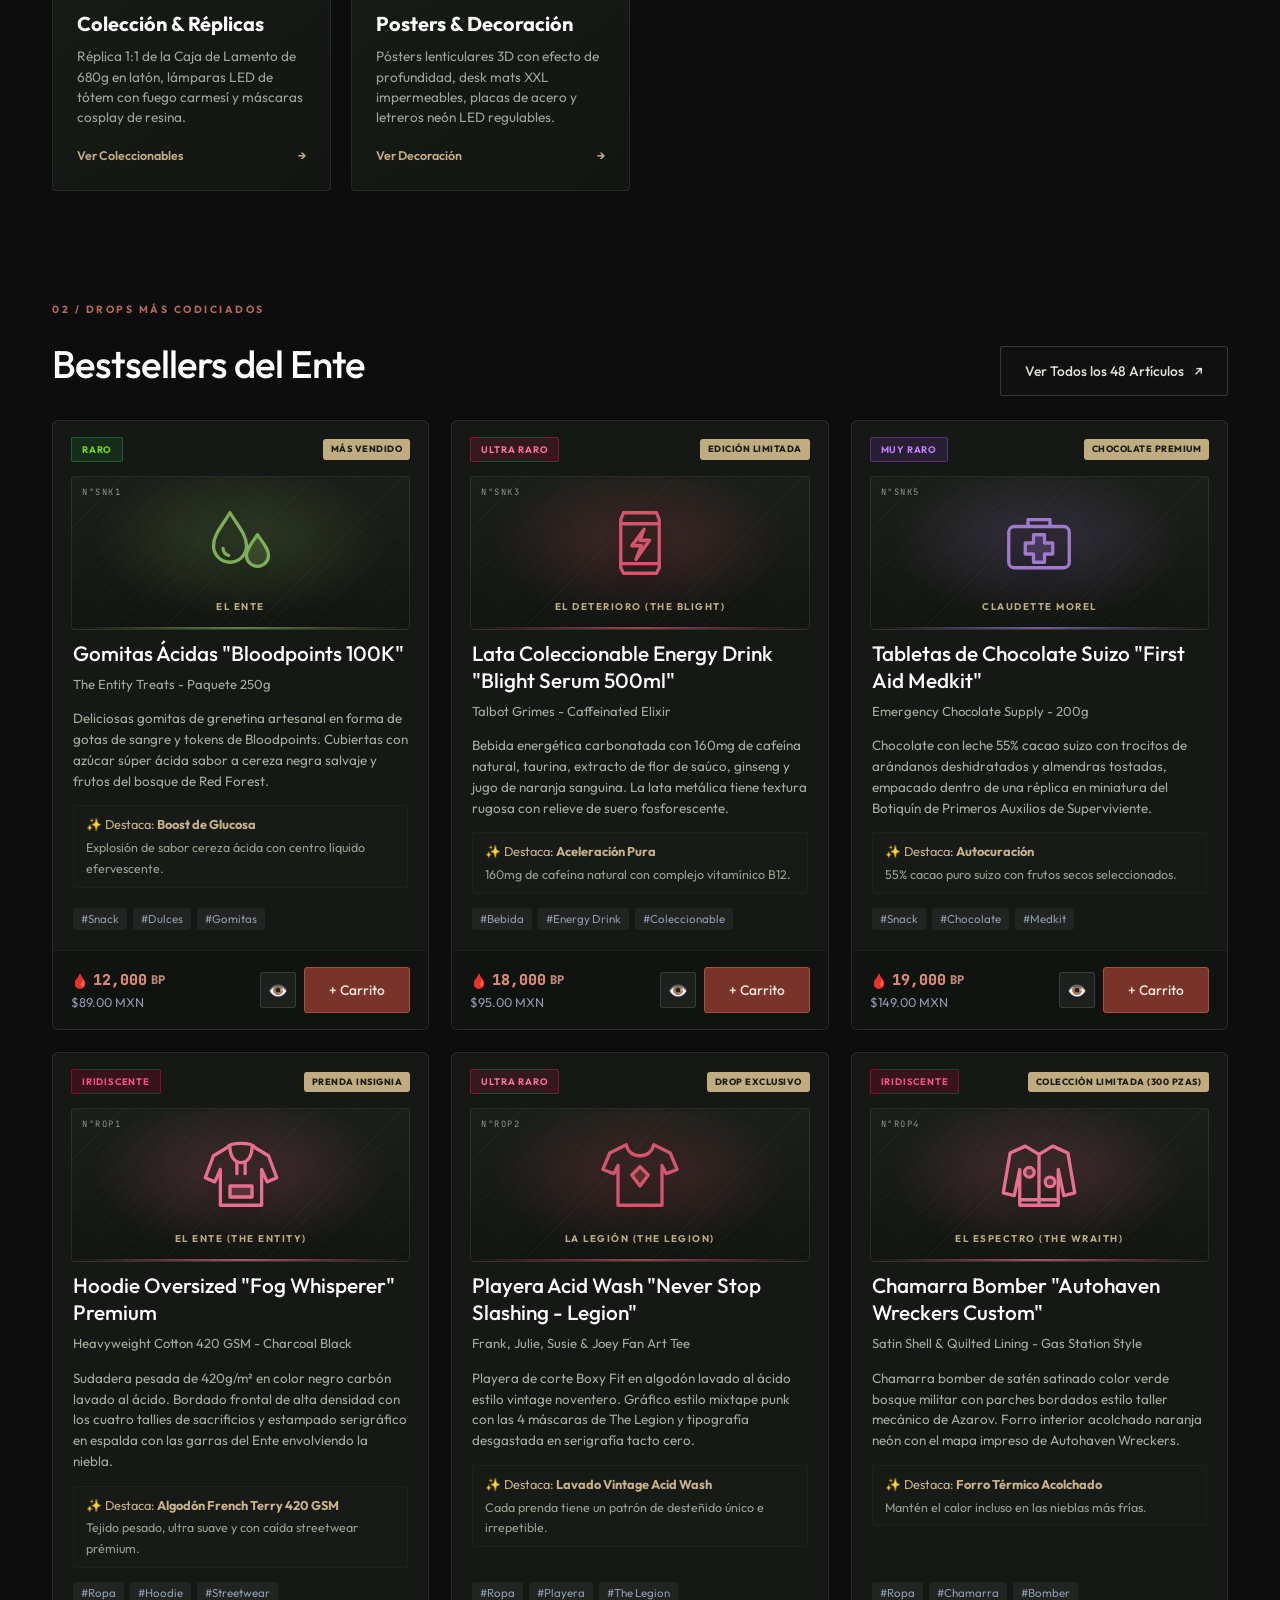
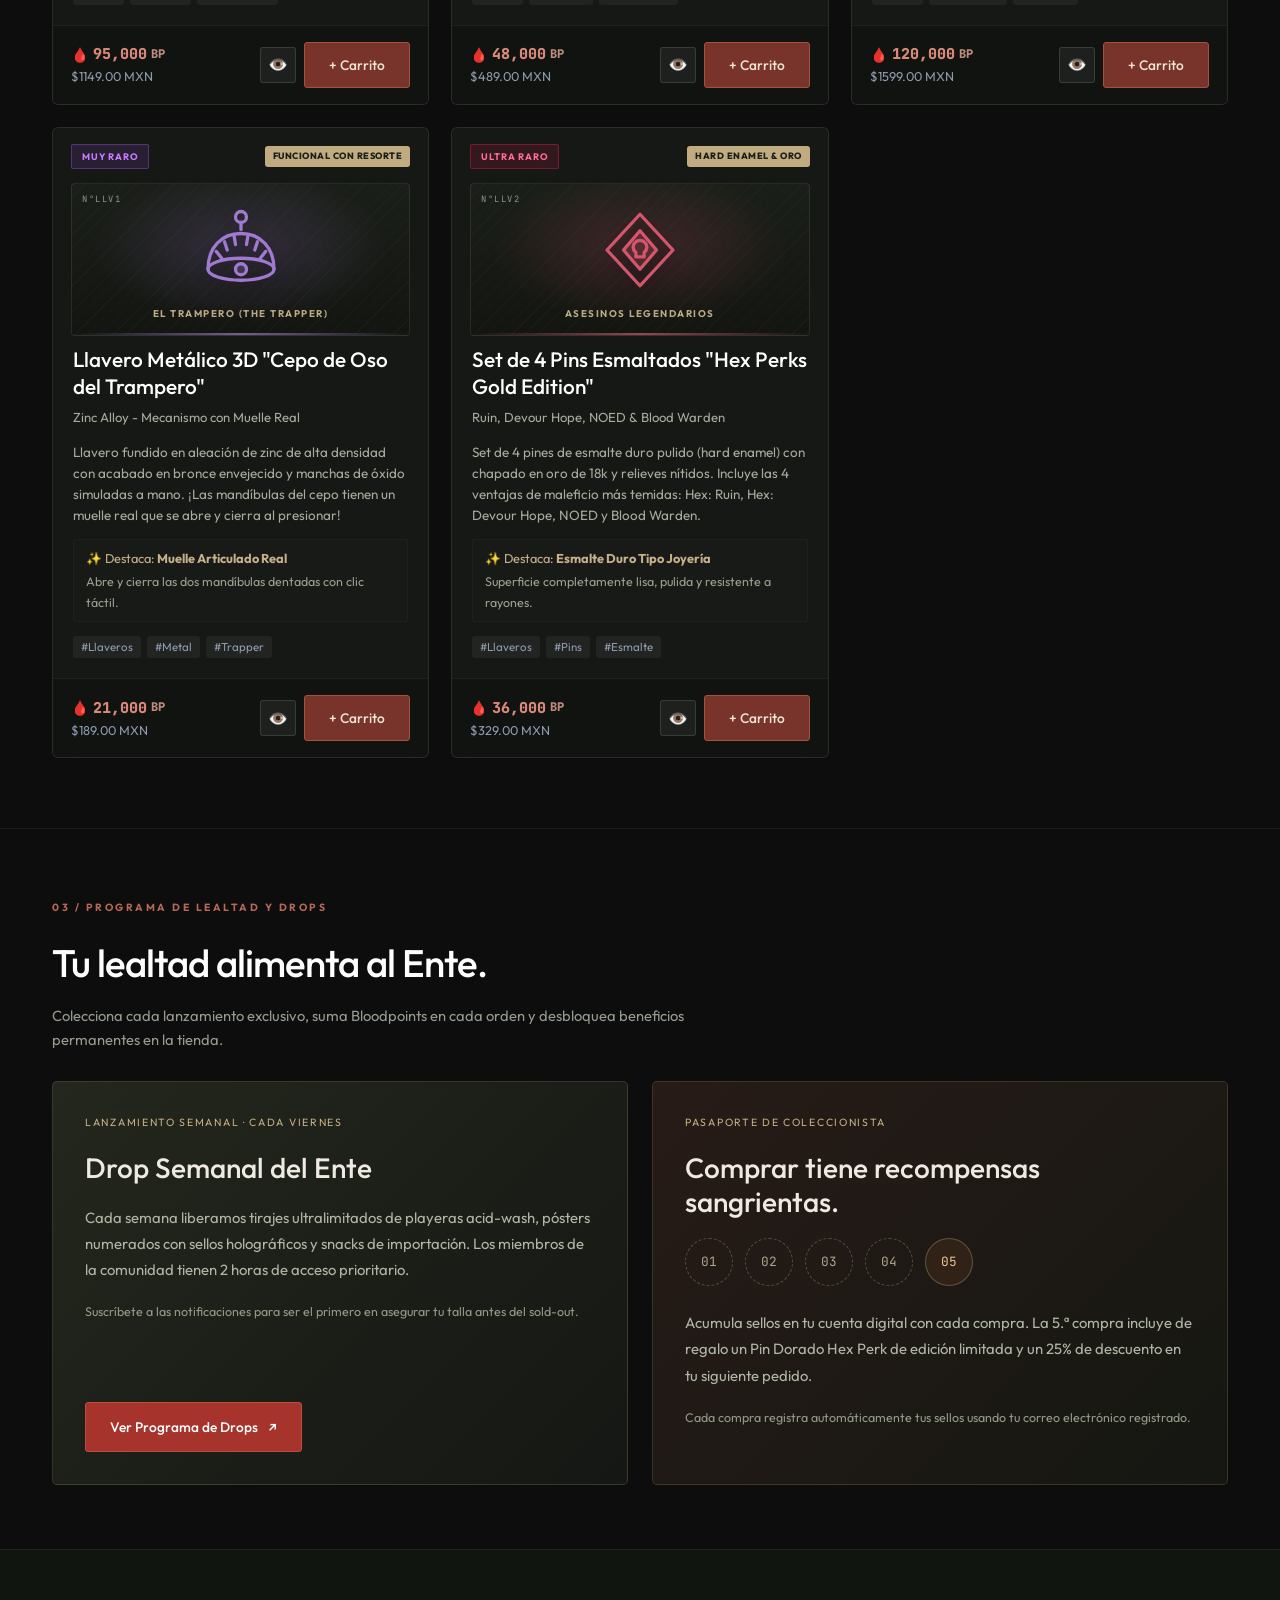
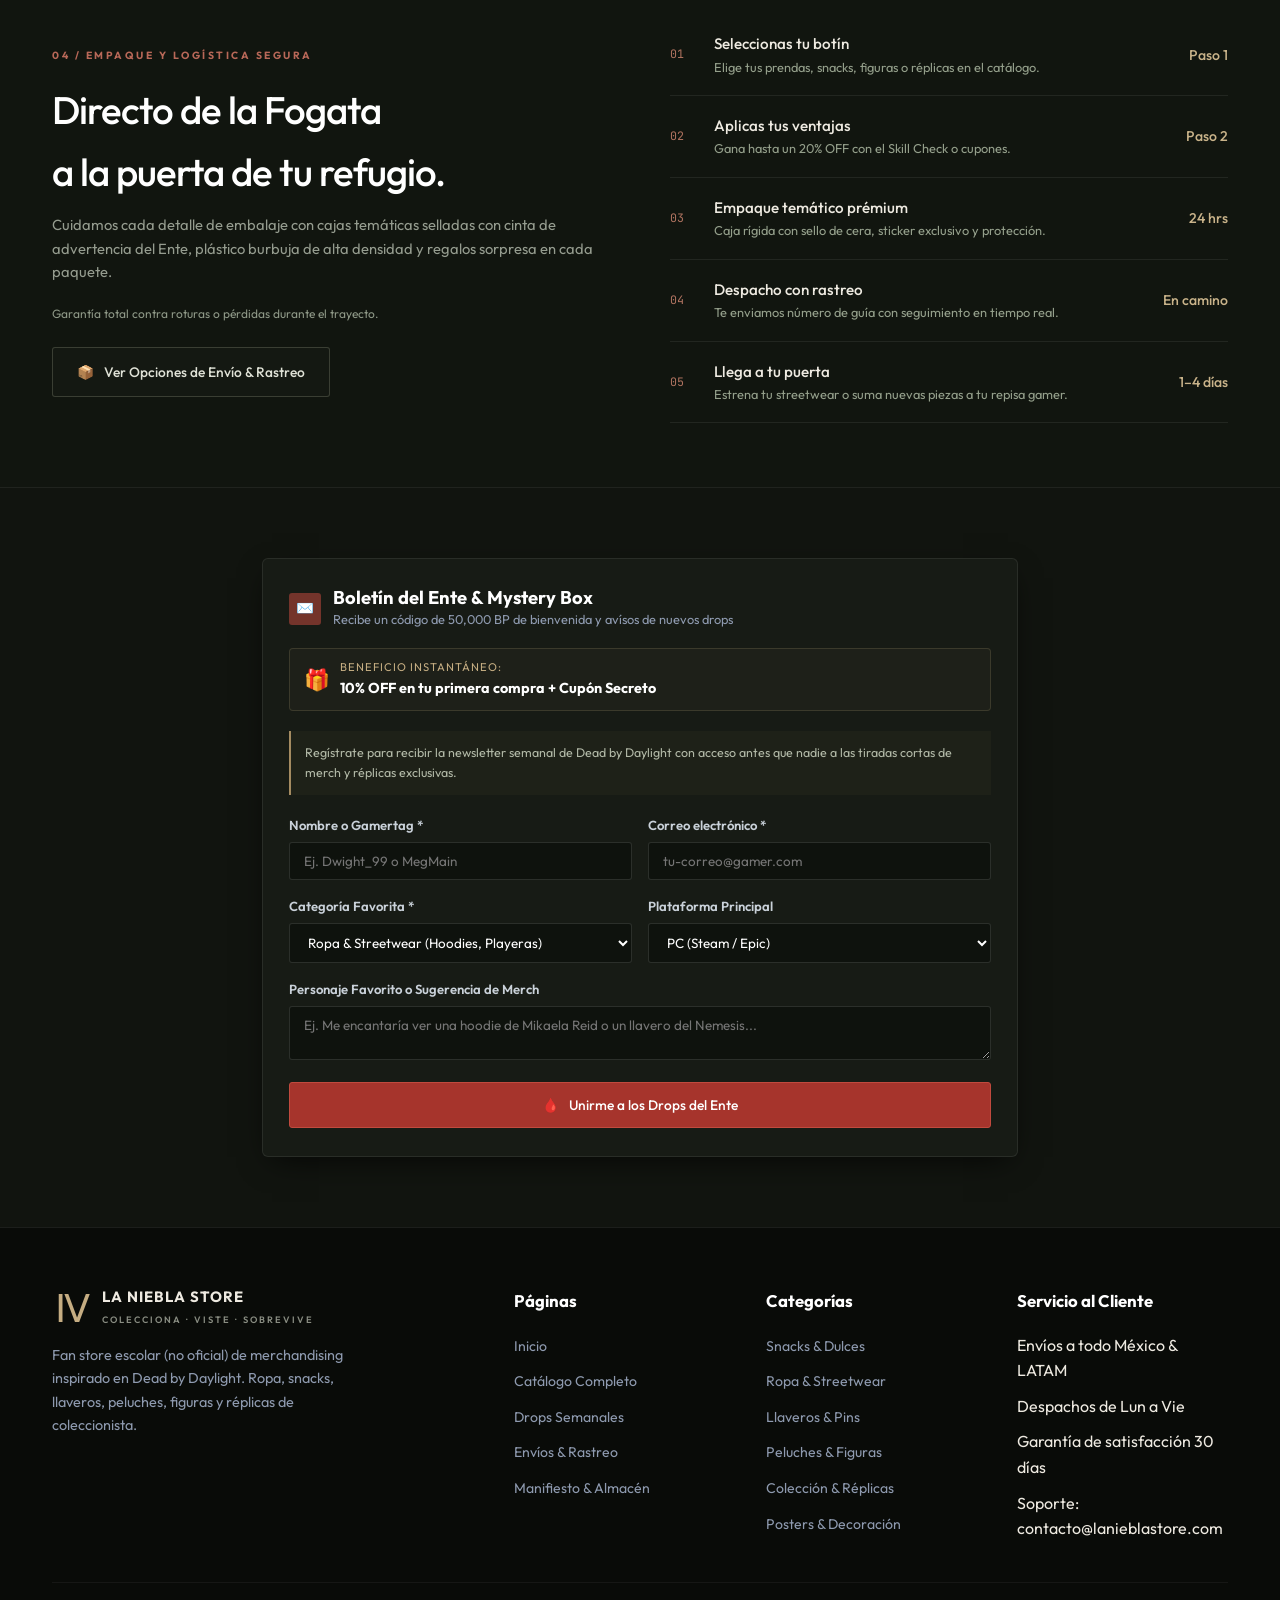
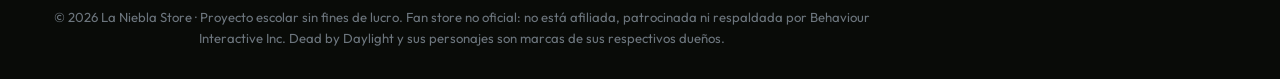
==== commit ae1eadd8: "mejoras" ====
--- a/index.html
+++ b/index.html
@@ -3,7 +3,7 @@
 <head>
   <meta charset="UTF-8">
   <meta name="viewport" content="width=device-width, initial-scale=1.0">
-  <title>La Niebla Store | Tienda Oficial de Merchandising Dead by Daylight</title>
+  <title>La Niebla Store | Fan Store de Merch inspirado en Dead by Daylight</title>
   <meta name="description" content="Colecciona, viste, sobrevive. La Niebla Store: snacks temáticos, ropa y streetwear, llaveros metálicos, peluches Chibi, réplicas y coleccionables de Dead by Daylight.">
   <meta name="keywords" content="Dead by Daylight, Tienda DBD, Merch DBD, Ropa Dead by Daylight, Peluches DBD, Llaveros DBD, Snacks DBD, Bloodpoints, The Entity">
   
@@ -12,6 +12,7 @@
   <link rel="stylesheet" href="styles/components.css">
   <link rel="stylesheet" href="styles/animations.css">
   <link rel="stylesheet" href="styles/theme.css">
+  <link rel="stylesheet" href="styles/store.css">
   <link rel="icon" href="data:image/svg+xml,<svg xmlns=%22http://www.w3.org/2000/svg%22 viewBox=%220 0 100 100%22><text y=%22.9em%22 font-size=%2290%22>🩸</text></svg>">
 </head>
 <body>
@@ -106,7 +107,7 @@
       <section class="hero-section">
         <div class="container hero-banner">
           <div class="hero-badge-top">
-            <span class="status-ember" aria-hidden="true"></span> MERCHANDISING OFICIAL INSPIRADO EN DEAD BY DAYLIGHT
+            <span class="status-ember" aria-hidden="true"></span> FAN STORE NO OFICIAL · INSPIRADA EN DEAD BY DAYLIGHT
           </div>
 
           <h1 class="hero-title">
@@ -342,17 +343,17 @@
               </div>
             </div>
 
-            <form id="mysteryBoxForm">
+            <form id="mysteryBoxForm" novalidate>
               <p class="reservation-notice">Regístrate para recibir la newsletter semanal de Dead by Daylight con acceso antes que nadie a las tiradas cortas de merch y réplicas exclusivas.</p>
               <div class="res-form-grid">
                 <div class="form-group">
                   <label for="mysteryName">Nombre o Gamertag *</label>
-                  <input type="text" id="mysteryName" class="form-control" placeholder="Ej. Dwight_99 o MegMain" required>
+                  <input type="text" id="mysteryName" class="form-control" placeholder="Ej. Dwight_99 o MegMain" required minlength="3" maxlength="20" autocomplete="nickname">
                 </div>
 
                 <div class="form-group">
                   <label for="mysteryEmail">Correo electrónico *</label>
-                  <input type="email" id="mysteryEmail" class="form-control" placeholder="tu-correo@gamer.com" required>
+                  <input type="email" id="mysteryEmail" class="form-control" placeholder="tu-correo@gamer.com" required maxlength="80" autocomplete="email">
                 </div>
 
                 <div class="form-group">
@@ -409,7 +410,7 @@
               </div>
             </div>
             <p>
-              Tienda oficial de merchandising temático inspirado en Dead by Daylight. Ropa, snacks, llaveros, peluches, figuras y réplicas de coleccionista.
+              Fan store escolar (no oficial) de merchandising inspirado en Dead by Daylight. Ropa, snacks, llaveros, peluches, figuras y réplicas de coleccionista.
             </p>
           </div>
 
@@ -448,7 +449,7 @@
         </div>
 
         <div class="footer-bottom">
-          <p>© 2026 La Niebla Store - Merchandising inspirado en el universo Dead by Daylight creado por Behaviour Interactive. Todos los derechos reservados.</p>
+          <p>© 2026 La Niebla Store · Proyecto escolar sin fines de lucro. Fan store no oficial: no está afiliada, patrocinada ni respaldada por Behaviour Interactive Inc. Dead by Daylight y sus personajes son marcas de sus respectivos dueños.</p>
         </div>
       </div>
     </footer>
@@ -487,7 +488,7 @@
 
         <div class="modal-order-ctrls">
           <div class="form-group">
-            <label for="modalDishNotes">Notas especiales para tu pedido (Talla, dedicatoria, etc.):</label>
+            <label for="modalDishNotes">Notas para tu pedido (opcional):</label>
             <textarea id="modalDishNotes" class="notes-input" placeholder="Ej. Talla L para la hoodie, envolver para regalo gamer, etc..."></textarea>
           </div>
 
@@ -575,7 +576,7 @@
       <button class="modal-close" id="orderConfirmationClose">&times;</button>
       <span style="font-size: 3.5rem; display: block; margin-bottom: 12px;">🩸</span>
       <h3 style="font-family: var(--font-display); font-size: 1.4rem; color: #fff; margin-bottom: 6px;">¡Orden Recibida en la Niebla!</h3>
-      <p style="color: #8e9aaf; font-size: 0.9rem; margin-bottom: 20px;">Tu pedido ha sido registrado en nuestro almacén. El equipo está preparando tu paquete con sello conmemorativo del Ente.</p>
+      <p style="color: #8e9aaf; font-size: 0.9rem; margin-bottom: 20px;">Pedido simulado registrado (proyecto escolar: no se realizó ningún cobro). Guarda tu código para consultarlo en Envíos &amp; Rastreo.</p>
 
       <div class="res-ticket">
         <div class="res-ticket-header">
--- a/styles/store.css
+++ b/styles/store.css
@@ -0,0 +1,286 @@
+/* ==========================================================================
+   La Niebla Store - Capa de tienda: ilustraciones de producto, checkout y
+   validaciones. Se carga al final para ajustar los estilos anteriores.
+   ========================================================================== */
+
+:root {
+  --rc: #7fae5b;            /* color de rareza (se sobreescribe por elemento) */
+  --ok: #7fae5b;
+  --err: #e0705f;
+  --ink: #eeeae1;
+  --ink-soft: #a4ac9d;
+  --line: #ffffff16;
+  --panel: #151814;
+  --panel-deep: #10130f;
+}
+
+body.no-scroll { overflow: hidden; }
+
+/* --- Ilustraciones SVG --- */
+.art-svg { width: 100%; height: 100%; display: block; overflow: visible; }
+.art-svg .a { fill: currentColor; fill-opacity: .22; }
+
+/* Tarjeta de producto: panel ilustrado en lugar del rombo con emoji */
+.menu-card .card-visual.product-art {
+  position: relative;
+  margin: 14px 18px 0;
+  padding: 22px 16px 14px;
+  border: 1px solid var(--line);
+  border-radius: 4px;
+  color: var(--rc);
+  background:
+    radial-gradient(ellipse at 50% 42%, color-mix(in srgb, var(--rc) 22%, transparent), transparent 62%),
+    repeating-linear-gradient(135deg, #ffffff05 0 1px, transparent 1px 9px),
+    linear-gradient(180deg, #1b1f19, #121510);
+  overflow: hidden;
+}
+.menu-card .card-visual.product-art::after {
+  content: '';
+  position: absolute;
+  inset: auto 0 0;
+  height: 2px;
+  background: linear-gradient(90deg, transparent, var(--rc), transparent);
+  opacity: .7;
+}
+.art-icon {
+  width: 88px;
+  height: 88px;
+  filter: drop-shadow(0 6px 14px #0008);
+  transition: transform .35s cubic-bezier(.2,.8,.2,1);
+}
+.menu-card:hover .art-icon { transform: translateY(-3px) rotate(-3deg) scale(1.05); }
+.art-code {
+  position: absolute;
+  top: 8px;
+  left: 10px;
+  font-family: var(--font-mono);
+  font-size: .55rem;
+  letter-spacing: 1.5px;
+  color: #8f9488;
+}
+.menu-card .card-visual.product-art .card-char-name { margin-top: 12px; }
+
+/* Pastilla para rareza "poco común" que no tenía estilo */
+.rarity-uncommon {
+  background: rgba(201, 164, 64, .15);
+  color: #e3c264;
+  border: 1px solid rgba(201, 164, 64, .4);
+}
+
+/* Íconos de las categorías */
+.filter-tab .tab-icon { display: inline-flex; width: 18px; height: 18px; filter: none; color: #c5ad82; }
+.filter-tab.active .tab-icon { color: #f3e4cc; }
+.filter-tab .tab-icon .art-svg { stroke-width: 3.2; }
+
+/* Modal de producto */
+.modal-hero-visual {
+  color: var(--rc);
+  background:
+    radial-gradient(ellipse at 50% 40%, color-mix(in srgb, var(--rc) 25%, transparent), transparent 60%),
+    repeating-linear-gradient(135deg, #ffffff05 0 1px, transparent 1px 9px),
+    #121510;
+}
+.modal-dish-emoji { width: 120px; height: 120px; margin: 0 auto 14px; font-size: 0; }
+
+/* Carrito */
+.cart-item-icon { color: var(--rc); padding: 6px; background: #0e110d; border: 1px solid var(--line); }
+.cart-item-icon .art-svg { stroke-width: 3; }
+.cart-item-note { font-size: .74rem; color: #c5ad82; margin-top: 2px; }
+.qty-btn:disabled { opacity: .35; cursor: not-allowed; }
+.discount-remove {
+  margin-left: 6px;
+  background: none;
+  border: 0;
+  color: #c5ad82;
+  font-size: .72rem;
+  text-decoration: underline;
+  cursor: pointer;
+}
+.coupon-input.input-error { border-color: var(--err); }
+
+/* Toasts */
+.toast-msg { background: #171b15; border-color: #a44539; font-weight: 500; }
+.toast-msg.toast-error { border-color: var(--err); }
+.toast-icon {
+  display: inline-grid;
+  place-items: center;
+  width: 20px;
+  height: 20px;
+  border-radius: 50%;
+  font-size: .72rem;
+  font-weight: 800;
+  background: #7fae5b33;
+  color: #b9dc9a;
+  flex-shrink: 0;
+}
+.toast-error .toast-icon { background: #e0705f33; color: #f2a598; }
+
+/* --- Estados de validación genéricos --- */
+.input-error,
+.form-control[aria-invalid='true'],
+.tracking-input[aria-invalid='true'] {
+  border-color: var(--err) !important;
+  box-shadow: 0 0 0 3px #e0705f22 !important;
+}
+
+/* Selector de talla */
+.size-picker { display: flex; flex-direction: column; gap: 8px; }
+.size-label { font-size: .82rem; font-weight: 600; color: #c9d1d9; }
+.size-label em { font-style: normal; font-weight: 400; color: #8f9488; }
+.size-options { display: flex; flex-wrap: wrap; gap: 8px; }
+.size-chip {
+  min-width: 52px;
+  padding: 9px 12px;
+  border: 1px solid #ffffff24;
+  border-radius: 3px;
+  background: #0e120d;
+  color: var(--ink);
+  font: 600 .8rem var(--font-body);
+  cursor: pointer;
+  transition: border-color .2s, background .2s;
+}
+.size-chip:hover { border-color: #c5ad82; }
+.size-chip.active { background: #85312a; border-color: #c14a3e; }
+.size-error { display: none; font-size: .75rem; color: var(--err); }
+.size-picker.has-error .size-error { display: block; }
+.size-picker.has-error .size-chip { border-color: #e0705f88; }
+
+.note-counter { align-self: flex-end; font-size: .7rem; color: #8f9488; font-family: var(--font-mono); }
+
+/* --- Checkout --- */
+.checkout-card { max-width: 980px; padding: 0; background: #131611; border-color: #ffffff1c; }
+.checkout-layout { display: grid; grid-template-columns: minmax(0, 1.6fr) minmax(260px, 1fr); }
+.checkout-form { padding: 30px 30px 28px; display: flex; flex-direction: column; gap: 22px; }
+.checkout-head h3 { font-size: 1.6rem; font-weight: 500; color: var(--ink); margin: 4px 0 10px; letter-spacing: -.5px; }
+.checkout-kicker { font-size: .62rem; letter-spacing: 2.5px; text-transform: uppercase; color: #b86858; }
+.checkout-demo-note {
+  font-size: .78rem;
+  color: #b1b8a6;
+  padding: 10px 12px;
+  border-left: 2px solid #a48b61;
+  background: #c3a8710a;
+}
+.checkout-fieldset { border: 0; padding: 0; margin: 0; min-width: 0; }
+.checkout-fieldset legend {
+  display: flex;
+  align-items: center;
+  gap: 10px;
+  font-size: .95rem;
+  font-weight: 500;
+  color: var(--ink);
+  margin-bottom: 14px;
+}
+.checkout-fieldset legend span { font-family: var(--font-mono); font-size: .7rem; color: #b17461; }
+.co-grid { display: grid; grid-template-columns: 1fr 1fr; gap: 14px 16px; }
+.co-grid[hidden] { display: none; }
+.co-field { display: flex; flex-direction: column; gap: 6px; min-width: 0; }
+.co-field.full { grid-column: 1 / -1; }
+.co-field label { font-size: .78rem; font-weight: 600; color: #c9cdc2; }
+.co-field .form-control { padding: 11px 12px; }
+.co-field.is-valid .form-control { border-color: #7fae5b66; }
+.co-field.has-error label { color: #f2a598; }
+.co-error { min-height: 0; font-size: .74rem; color: var(--err); }
+.co-error:empty { display: none; }
+
+.co-options { display: grid; grid-template-columns: repeat(auto-fit, minmax(170px, 1fr)); gap: 10px; }
+.co-option {
+  position: relative;
+  display: flex;
+  gap: 10px;
+  align-items: flex-start;
+  padding: 12px 14px;
+  border: 1px solid #ffffff1c;
+  border-radius: 4px;
+  background: #0e120d;
+  cursor: pointer;
+  transition: border-color .2s, background .2s;
+}
+.co-option:hover { border-color: #c5ad8288; }
+.co-option:has(input:checked) { border-color: #c14a3e; background: #2a1714; }
+.co-option input { accent-color: #c14a3e; margin-top: 3px; }
+.co-option-body { display: flex; flex-direction: column; gap: 2px; }
+.co-option-body strong { font-size: .84rem; font-weight: 600; color: var(--ink); }
+.co-option-body small { font-size: .74rem; color: #a4ac9d; }
+.co-card-fields { margin-top: 14px; }
+.co-hint { font-size: .74rem; color: #8e9887; margin-top: 10px; }
+
+.co-check { display: flex; gap: 10px; align-items: flex-start; font-size: .82rem; color: #c9cdc2; cursor: pointer; }
+.co-check input { accent-color: #c14a3e; width: 16px; height: 16px; margin-top: 2px; flex-shrink: 0; }
+.co-terms.has-error .co-check { color: #f2a598; }
+
+.co-form-alert {
+  padding: 10px 12px;
+  border: 1px solid #e0705f66;
+  background: #e0705f14;
+  color: #f2c1b8;
+  font-size: .82rem;
+  border-radius: 3px;
+}
+.co-submit { width: 100%; justify-content: center; padding: 15px 20px; font-size: .9rem; }
+
+.checkout-summary {
+  padding: 30px 26px;
+  background: #0f120e;
+  border-left: 1px solid #ffffff12;
+  display: flex;
+  flex-direction: column;
+  gap: 16px;
+}
+.checkout-summary h4 { font-size: .7rem; letter-spacing: 2px; text-transform: uppercase; color: #c5ad82; font-weight: 600; }
+.co-summary-items { display: flex; flex-direction: column; gap: 12px; max-height: 320px; overflow-y: auto; padding-right: 4px; }
+.co-summary-item { display: grid; grid-template-columns: 42px 1fr; gap: 12px; align-items: center; }
+.co-thumb {
+  width: 42px;
+  height: 42px;
+  padding: 6px;
+  color: var(--rc);
+  border: 1px solid #ffffff14;
+  background: #151814;
+  border-radius: 3px;
+}
+.co-thumb .art-svg { stroke-width: 3; }
+.co-item-text { display: flex; flex-direction: column; min-width: 0; }
+.co-item-text strong { font-size: .8rem; font-weight: 500; color: var(--ink); line-height: 1.3; }
+.co-item-text small { font-size: .72rem; color: #8f9488; overflow-wrap: anywhere; }
+.co-summary-rows { border-top: 1px solid #ffffff14; padding-top: 14px; display: flex; flex-direction: column; gap: 8px; font-size: .84rem; color: #b0b6a6; }
+.co-summary-rows > div { display: flex; justify-content: space-between; gap: 10px; }
+.co-summary-rows > div[hidden], .co-form-alert[hidden] { display: none; }
+.co-summary-rows .co-discount { color: #d9b56f; }
+.co-summary-rows .co-total { margin-top: 6px; padding-top: 10px; border-top: 1px dashed #ffffff1c; font-size: 1.05rem; font-weight: 700; color: var(--ink); }
+
+/* Recibo */
+#orderConfirmationModal .modal-card { background: #151913; border-color: #ffffff1c; }
+#orderConfirmationModal .res-ticket { background: #0e110d; border: 1px dashed #c5ad8244; text-align: left; }
+.receipt-row { display: flex; justify-content: space-between; gap: 10px; text-align: left; }
+.receipt-customer { color: #c5ad82; font-size: .8rem; padding-bottom: 6px; border-bottom: 1px dashed #ffffff14; }
+.receipt-discount { color: #d9b56f; }
+
+/* Rastreo de un pedido real */
+.tracking-order-info {
+  display: flex;
+  flex-direction: column;
+  gap: 4px;
+  padding: 12px 14px;
+  margin-bottom: 16px;
+  border-left: 2px solid #7fae5b;
+  background: #7fae5b0d;
+  font-size: .82rem;
+  color: #b1b8a6;
+}
+.tracking-order-info strong { color: var(--ink); font-weight: 600; }
+
+/* Aviso de fan store en el pie */
+.footer-bottom p { max-width: 820px; line-height: 1.6; }
+
+@media (max-width: 820px) {
+  .checkout-layout { grid-template-columns: 1fr; }
+  .checkout-summary { order: -1; border-left: 0; border-bottom: 1px solid #ffffff12; padding: 22px 20px; }
+  .co-summary-items { max-height: 180px; }
+  .checkout-form { padding: 22px 20px; }
+}
+@media (max-width: 520px) {
+  .co-grid { grid-template-columns: 1fr; }
+  .checkout-backdrop { align-items: flex-end; }
+  .checkout-card { max-height: 94vh; border-radius: 8px 8px 0 0; }
+  .art-icon { width: 76px; height: 76px; }
+}
